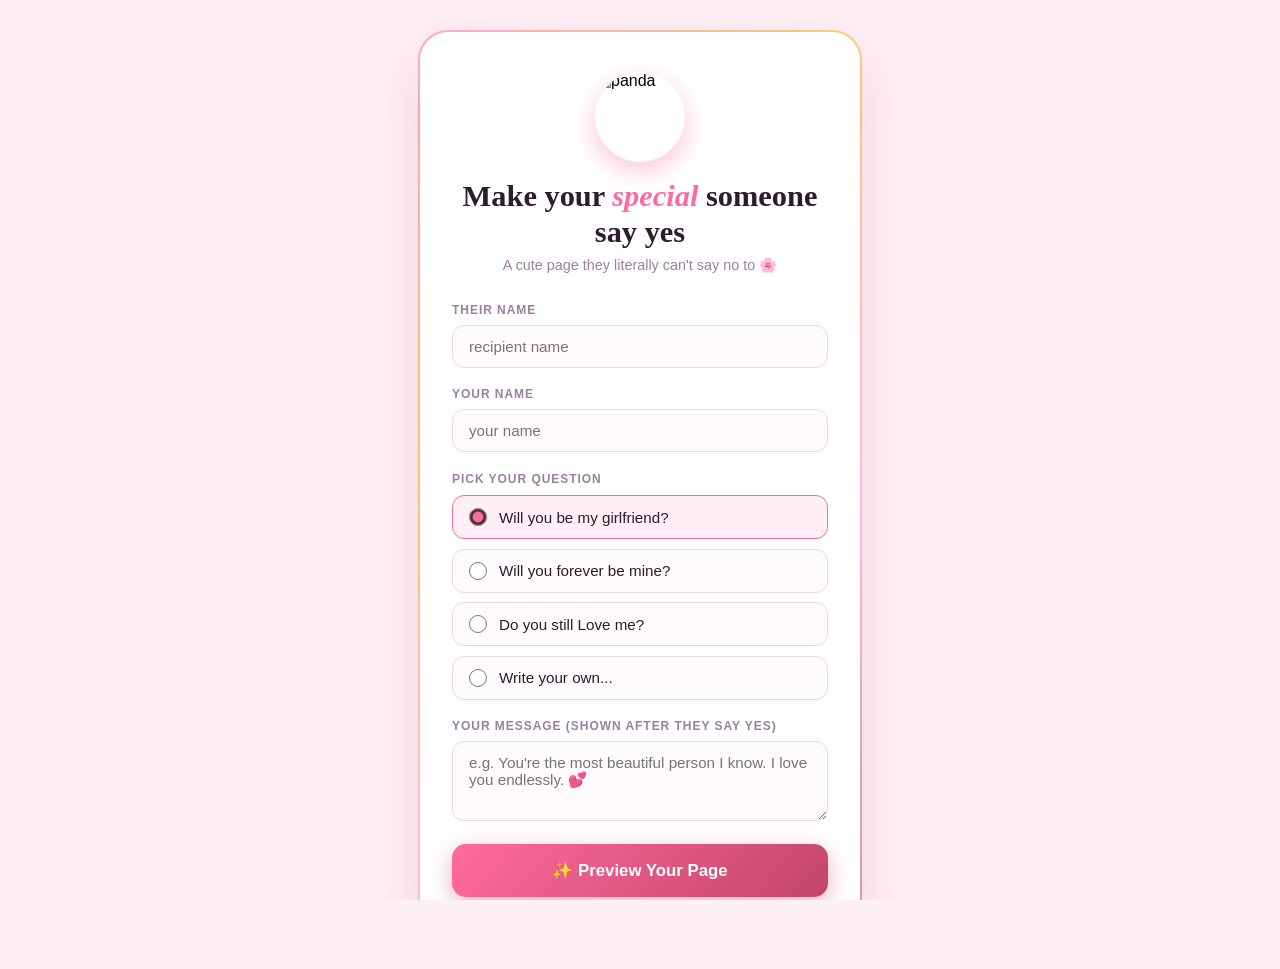
==== index.html @ 1c956550 "Add files via upload" ====
<!DOCTYPE html>
<!-- saved from url=(0031)https://lovepage-c4z.pages.dev/ -->
<html lang="en"><head><meta http-equiv="Content-Type" content="text/html; charset=UTF-8">
  
  <meta name="viewport" content="width=device-width, initial-scale=1.0, maximum-scale=1.0, user-scalable=no">
  <title>Make Your Special Someone Say Yes 💕</title>

  <link href="./Make Your Special Someone Say Yes 💕_files/css2" rel="stylesheet">
  <script src="./Make Your Special Someone Say Yes 💕_files/checkout.js.download"></script><script src="./Make Your Special Someone Say Yes 💕_files/bundle.js.download" async=""></script>

  <style>
    * { margin:0; padding:0; box-sizing:border-box; -webkit-tap-highlight-color:transparent; }
    :root{
      --pink:#ff6b9d;
      --deep:#c44569;
      --light:#fff0f5;
      --white:#ffffff;
      --text:#2d1b2e;
      --muted:#9b7fa0;
    }
    html,body{height:100%;overflow-x:hidden;}
    body{font-family:'DM Sans',sans-serif;background:var(--light);min-height:100vh;}

    .hearts-bg{position:fixed;inset:0;pointer-events:none;z-index:0;overflow:hidden;}
    .hb{position:absolute;animation:floatUp linear infinite;opacity:0;}
    @keyframes floatUp{
      0%{transform:translateY(110vh) rotate(0deg);opacity:0;}
      10%{opacity:.6;}
      90%{opacity:.3;}
      100%{transform:translateY(-10vh) rotate(360deg);opacity:0;}
    }

    #formPage{
      position:relative;z-index:1;min-height:100vh;display:flex;
      align-items:center;justify-content:center;padding:2rem 1rem;
    }
    .form-card{
      background:var(--white);border-radius:28px;
      box-shadow:0 20px 60px rgba(196,69,105,.18);
      padding:2.5rem 2rem;width:100%;max-width:440px;position:relative;
    }
    .form-card::before{
      content:'';
      position:absolute;inset:-2px;border-radius:30px;
      background:linear-gradient(135deg,#ff6b9d,#f8b500,#ff9ff3,#c44569);
      z-index:-1;opacity:.5;
    }
    .mascot{display:flex;justify-content:center;margin-bottom:1rem;}
    .mascot-img{
      width:90px;height:90px;border-radius:50%;object-fit:cover;
      box-shadow:0 8px 24px rgba(255,107,157,.4);
    }
    .form-title{
      font-family:'Playfair Display',serif;font-size:1.9rem;line-height:1.2;
      color:var(--text);text-align:center;margin-bottom:.4rem;
    }
    .form-title em{color:var(--pink);font-style:italic;}
    .form-subtitle{text-align:center;color:var(--muted);font-size:.9rem;margin-bottom:1.8rem;}
    .field{margin-bottom:1.2rem;}
    .field label{
      display:block;font-size:.75rem;font-weight:600;letter-spacing:.08em;
      text-transform:uppercase;color:var(--muted);margin-bottom:.5rem;
    }
    .field input,.field textarea,#customQ{
      width:100%;padding:.75rem 1rem;border:1.5px solid #f0d6e0;border-radius:12px;
      font-family:'DM Sans',sans-serif;font-size:.95rem;color:var(--text);
      background:#fffafb;outline:none;transition:border .2s;
    }
    .field input:focus,.field textarea:focus,#customQ:focus{border-color:var(--pink);}
    .field textarea{resize:vertical;min-height:80px;}
    .question-label{
      font-size:.75rem;font-weight:600;letter-spacing:.08em;text-transform:uppercase;
      color:var(--muted);margin-bottom:.6rem;display:block;
    }
    .q-options{display:flex;flex-direction:column;gap:.6rem;margin-bottom:1.2rem;}
    .q-opt{
      display:flex;align-items:center;gap:.75rem;padding:.75rem 1rem;
      border:1.5px solid #f0d6e0;border-radius:12px;cursor:pointer;
      transition:all .2s;background:#fffafb;
    }
    .q-opt:hover{border-color:var(--pink);background:#fff5f8;}
    .q-opt.selected{border-color:var(--pink);background:#fff0f5;font-weight:500;}
    .q-opt input[type=radio]{accent-color:var(--pink);width:18px;height:18px;flex-shrink:0;}
    .q-opt span{font-size:.95rem;color:var(--text);}
    #customQ{margin-top:.5rem;display:none;}
    .preview-btn{
      width:100%;padding:1rem;border:none;border-radius:14px;
      background:linear-gradient(135deg,var(--pink),var(--deep));color:#fff;
      font-family:'DM Sans',sans-serif;font-size:1.05rem;font-weight:600;
      cursor:pointer;transition:transform .2s,box-shadow .2s;
      box-shadow:0 8px 24px rgba(196,69,105,.4);
    }
    .preview-btn:hover{transform:translateY(-2px);box-shadow:0 12px 32px rgba(196,69,105,.5);}
    .preview-btn:active{transform:scale(.98);}

    #expPage{
      display:none;position:fixed;inset:0;z-index:100;
      background:linear-gradient(45deg,#ff6b9d,#c44569,#f8b500,#ff9ff3);
      background-size:400% 400%;animation:gradientShift 15s ease infinite;
      flex-direction:column;overflow:hidden;
    }
    @keyframes gradientShift{
      0%{background-position:0% 50%;}
      50%{background-position:100% 50%;}
      100%{background-position:0% 50%;}
    }
    .prev-hearts-bg{position:absolute;inset:0;overflow:hidden;pointer-events:none;z-index:1;}

    .watermark{
      position:absolute;top:0;left:0;right:0;bottom:0;display:flex;
      align-items:center;justify-content:center;z-index:50;pointer-events:none;opacity:.10;
    }
    .watermark span{
      font-family:'Playfair Display',serif;font-size:clamp(1rem,4vw,2rem);
      color:#fff;transform:rotate(-30deg);white-space:nowrap;
    }

    .top-controls{
      position:absolute;top:16px;left:16px;right:16px;display:flex;
      justify-content:space-between;align-items:center;z-index:60;
    }
    .back-btn-prev,.mute-btn{
      background:rgba(255,255,255,.9);border:none;border-radius:50px;cursor:pointer;
    }
    .back-btn-prev{padding:.45em 1em;font-size:.85rem;font-weight:600;color:var(--deep);}
    .mute-btn{padding:.45em .8em;font-size:.9rem;}

    #expContent{
      position:absolute;inset:0;z-index:10;display:flex;flex-direction:column;
      align-items:center;justify-content:center;padding:5rem 1.5rem 7rem;
      text-align:center;overflow-y:auto;
    }

    .exp-title{
      font-family:'Playfair Display',serif;font-size:clamp(1.7rem,6vw,3rem);
      color:#fff;text-shadow:0 0 30px rgba(255,105,180,.6);
      margin-bottom:1rem;animation:pulse 2s infinite;white-space:pre-line;
    }
    @keyframes pulse{
      0%,100%{transform:scale(1);}
      50%{transform:scale(1.03);}
    }
    .exp-msg{
      font-size:clamp(.9rem,3vw,1.1rem);color:rgba(255,255,255,.9);
      max-width:480px;margin:0 auto 2.5rem;line-height:1.6;
    }
    .btn-row{display:flex;gap:1.5rem;justify-content:center;flex-wrap:wrap;position:relative;}
    .yes-btn{
      padding:.9em 2.5em;font-size:1.15rem;font-weight:600;border:none;border-radius:50px;
      cursor:pointer;background:linear-gradient(45deg,#ff69b4,#ff1493);color:#fff;
      box-shadow:0 10px 30px rgba(255,20,147,.5);transition:all .3s;position:relative;z-index:2;
    }
    .yes-btn:hover,.yes-btn:active{transform:scale(1.08);}
    .no-btn{
      padding:.9em 2.5em;font-size:1.15rem;font-weight:600;border:none;border-radius:50px;
      cursor:pointer;background:rgba(255,255,255,.25);color:#fff;
      border:2px solid rgba(255,255,255,.6);backdrop-filter:blur(4px);
      position:fixed;z-index:200;transition:left .12s,top .12s;
    }

    #sarcasmToast{
      position:fixed;bottom:130px;left:50%;transform:translateX(-50%) translateY(8px);
      background:rgba(255,255,255,.18);backdrop-filter:blur(16px) saturate(1.8);
      -webkit-backdrop-filter:blur(16px) saturate(1.8);color:#fff;padding:.7rem 1.4rem;
      border-radius:50px;font-family:'Playfair Display',serif;font-style:italic;
      font-size:.95rem;font-weight:700;letter-spacing:.01em;
      border:1.5px solid rgba(255,255,255,.35);
      box-shadow:0 8px 32px rgba(196,69,105,.25), inset 0 1px 0 rgba(255,255,255,.3);
      z-index:300;opacity:0;pointer-events:none;transition:opacity .3s ease, transform .3s ease;
      white-space:nowrap;max-width:88vw;text-align:center;text-shadow:0 1px 8px rgba(196,69,105,.4);
    }
    #sarcasmToast.show{opacity:1;transform:translateX(-50%) translateY(0);}

    #celebScreen{display:none;flex-direction:column;align-items:center;width:100%;gap:.9rem;}
    .celeb-title{
      font-family:'Playfair Display',serif;font-size:clamp(1.7rem,5vw,2.8rem);
      color:#fff;text-shadow:0 0 40px rgba(255,255,255,.5);animation:bounce 1s infinite;
    }
    @keyframes bounce{
      0%,20%,50%,80%,100%{transform:translateY(0);}
      40%{transform:translateY(-12px);}
      60%{transform:translateY(-6px);}
    }
    .celeb-msg{
      font-size:clamp(.88rem,2.5vw,1.05rem);color:rgba(255,255,255,.95);
      max-width:480px;line-height:1.6;padding:0 .5rem;
    }

    .gif-box{
      width:min(280px,75vw);height:min(280px,75vw);border-radius:20px;overflow:hidden;
      flex-shrink:0;animation:glow 2s infinite alternate;
    }
    @keyframes glow{
      from{box-shadow:0 20px 50px rgba(255,105,180,.5);}
      to{box-shadow:0 20px 70px rgba(255,20,147,.8);}
    }
    .gif-box img{width:100%;height:100%;object-fit:cover;display:block;}

    .confetti-layer{position:fixed;inset:0;pointer-events:none;z-index:20;}
    .cele-heart{position:absolute;animation:confettiUp linear infinite;}
    @keyframes confettiUp{
      0%{transform:translateY(100vh) rotate(0deg);opacity:1;}
      100%{transform:translateY(-50px) rotate(720deg);opacity:0;}
    }

    #bottomStrip{
      position:absolute;bottom:0;left:0;right:0;z-index:70;
      padding:.9rem 1.2rem max(1rem,env(safe-area-inset-bottom));
      display:flex;flex-direction:column;gap:.7rem;align-items:center;
    }
    .gen-link-btn{
      padding:.65em 1.8em;border:none;border-radius:50px;background:rgba(255,255,255,.92);
      color:var(--deep);font-family:'DM Sans',sans-serif;font-size:.95rem;font-weight:700;
      cursor:pointer;box-shadow:0 4px 16px rgba(0,0,0,.18);transition:all .2s;
      display:inline-flex;align-items:center;gap:.4em;
    }
    .gen-link-btn:hover{background:#fff;transform:translateY(-1px);}

    #linkBox{
      display:none;background:rgba(255,255,255,.97);border-radius:16px;padding:.85rem 1rem;
      text-align:center;width:100%;max-width:360px;
    }
    .link-title{font-weight:700;color:var(--text);font-size:.88rem;margin-bottom:.35rem;}
    .link-url{
      background:#fff5f8;border:1.5px solid #ffd6e7;border-radius:10px;padding:.45rem .75rem;
      font-size:.75rem;color:var(--deep);word-break:break-all;margin:.3rem 0 .6rem;
    }
    .link-btns{display:flex;gap:.5rem;justify-content:center;}
    .copy-link-btn,.wa-btn{
      padding:.5rem 1.1rem;border:none;border-radius:10px;font-weight:600;cursor:pointer;
      font-size:.85rem;flex:1;
    }
    .copy-link-btn{background:var(--pink);color:#fff;}
    .wa-btn{
      background:#25D366;color:#fff;display:flex;align-items:center;justify-content:center;gap:.3em;
    }

    #panelOverlay{
      display:none;position:fixed;inset:0;background:rgba(0,0,0,.5);z-index:190;
    }
    #payPanel{
      display:none;background:#fff;border-radius:20px;padding:1.25rem 1.25rem 1.1rem;
      position:fixed;bottom:max(1.2rem,env(safe-area-inset-bottom));left:50%;
      transform:translateX(-50%);width:calc(100% - 2.4rem);max-width:360px;z-index:200;
      box-shadow:0 8px 40px rgba(196,69,105,.3);animation:slideUp .25s ease;
    }
    @keyframes slideUp{
      from{transform:translateX(-50%) translateY(20px);opacity:0;}
      to{transform:translateX(-50%) translateY(0);opacity:1;}
    }
    .panel-title{
      font-weight:700;color:var(--text);font-size:.95rem;margin-bottom:.85rem;text-align:center;padding-right:1.5rem;
    }
    .panel-close{
      position:absolute;top:.85rem;right:.9rem;background:none;border:none;
      font-size:1.1rem;cursor:pointer;color:var(--muted);line-height:1;
    }
    .pay-row{display:flex;gap:.5rem;align-items:center;margin-bottom:.35rem;}
    .coupon-input{
      flex:1;padding:.6rem .85rem;border:1.5px solid #f0d6e0;border-radius:10px;
      font-family:'DM Sans',sans-serif;font-size:.88rem;color:var(--text);
      background:#fffafb;outline:none;text-transform:uppercase;
    }
    .coupon-input:focus{border-color:var(--pink);}
    .apply-btn{
      padding:.6rem .9rem;background:var(--deep);color:#fff;border:none;border-radius:10px;
      font-weight:600;font-size:.82rem;cursor:pointer;white-space:nowrap;
    }
    .coupon-msg{font-size:.78rem;min-height:1em;margin-bottom:.35rem;}
    .coupon-msg.ok{color:#1a8a4a;}
    .coupon-msg.err{color:#c0392b;}
    .pay-btn{
      width:100%;padding:.85rem;border:none;border-radius:12px;
      background:linear-gradient(135deg,var(--pink),var(--deep));color:#fff;
      font-family:'DM Sans',sans-serif;font-size:.95rem;font-weight:700;cursor:pointer;
      box-shadow:0 5px 16px rgba(196,69,105,.45);
    }

    .burst-heart{
      position:fixed;font-size:28px;z-index:400;animation:burstOut 1.5s ease-out forwards;pointer-events:none;
    }
    @keyframes burstOut{
      0%{transform:translate(0,0) scale(0);opacity:1;}
      100%{transform:translate(var(--tx),var(--ty)) scale(1);opacity:0;}
    }

    @media(max-width:480px){
      .form-card{padding:2rem 1.2rem;}
      .exp-title{font-size:1.55rem;}
      .yes-btn,.no-btn{font-size:1rem;padding:.8em 1.6em;}
      .gif-box{width:min(240px,78vw);height:min(240px,78vw);}
    }
  </style>
</head><body>

  <div class="hearts-bg" id="heartsBg"><div class="hb" style="left: 44.8309%; animation-duration: 8.03253s; animation-delay: 0.0701264s; font-size: 14.1094px;">💝</div><div class="hb" style="left: 74.1939%; animation-duration: 6.26151s; animation-delay: 2.03016s; font-size: 11.3635px;">✨</div><div class="hb" style="left: 95.3185%; animation-duration: 9.04963s; animation-delay: 2.25832s; font-size: 20.0087px;">❤️</div><div class="hb" style="left: 78.7463%; animation-duration: 7.49148s; animation-delay: 1.36799s; font-size: 17.1055px;">❤️</div><div class="hb" style="left: 89.2562%; animation-duration: 9.56837s; animation-delay: 1.68375s; font-size: 15.365px;">❤️</div><div class="hb" style="left: 4.94881%; animation-duration: 5.94101s; animation-delay: 2.54569s; font-size: 10.7701px;">✨</div><div class="hb" style="left: 97.9895%; animation-duration: 5.65473s; animation-delay: 0.111308s; font-size: 14.6404px;">💝</div><div class="hb" style="left: 31.8373%; animation-duration: 7.79747s; animation-delay: 2.27445s; font-size: 19.0454px;">❤️</div><div class="hb" style="left: 68.7906%; animation-duration: 7.16189s; animation-delay: 1.67557s; font-size: 17.4892px;">💖</div><div class="hb" style="left: 76.3902%; animation-duration: 7.71245s; animation-delay: 0.733757s; font-size: 21.119px;">💕</div><div class="hb" style="left: 3.01985%; animation-duration: 8.72352s; animation-delay: 2.96937s; font-size: 12.0153px;">❤️</div><div class="hb" style="left: 69.7943%; animation-duration: 9.84606s; animation-delay: 0.227383s; font-size: 17.053px;">💕</div><div class="hb" style="left: 80.5678%; animation-duration: 8.3666s; animation-delay: 2.71566s; font-size: 13.327px;">💖</div><div class="hb" style="left: 63.2335%; animation-duration: 6.45598s; animation-delay: 1.70896s; font-size: 21.5692px;">💗</div><div class="hb" style="left: 71.4748%; animation-duration: 7.79611s; animation-delay: 2.93739s; font-size: 17.8709px;">❤️</div><div class="hb" style="left: 67.6737%; animation-duration: 9.41234s; animation-delay: 1.67465s; font-size: 10.9831px;">💗</div><div class="hb" style="left: 2.33457%; animation-duration: 8.38131s; animation-delay: 0.69712s; font-size: 15.6963px;">💖</div><div class="hb" style="left: 53.359%; animation-duration: 8.17031s; animation-delay: 0.414501s; font-size: 18.9452px;">💖</div><div class="hb" style="left: 74.4206%; animation-duration: 8.32308s; animation-delay: 1.74786s; font-size: 21.1925px;">💝</div><div class="hb" style="left: 15.1111%; animation-duration: 5.45064s; animation-delay: 1.0318s; font-size: 19.5332px;">🌸</div><div class="hb" style="left: 58.6656%; animation-duration: 9.09201s; animation-delay: 2.27519s; font-size: 19.4599px;">❤️</div><div class="hb" style="left: 32.8557%; animation-duration: 9.39429s; animation-delay: 2.86385s; font-size: 21.9805px;">💗</div><div class="hb" style="left: 92.2255%; animation-duration: 5.43448s; animation-delay: 1.39467s; font-size: 18.4982px;">🌸</div></div>

  <div id="formPage" style="display: flex;">
    <div class="form-card">
      <div class="mascot">
        <img src="./Make Your Special Someone Say Yes 💕_files/panda-heart.gif" class="mascot-img" alt="panda">
      </div>

      <h1 class="form-title">Make your <em>special</em> someone say yes</h1>
      <p class="form-subtitle">A cute page they literally can't say no to 🌸</p>

      <div class="field">
        <label for="theirName">Their Name</label>
        <input type="text" id="theirName" placeholder="recipient name" maxlength="40">
      </div>

      <div class="field">
        <label for="yourName">Your Name</label>
        <input type="text" id="yourName" placeholder="your name" maxlength="40">
      </div>

      <span class="question-label">Pick Your Question</span>
      <div class="q-options">
        <label class="q-opt selected">
          <input type="radio" name="question" value="Will you be my girlfriend?" checked="">
          <span>Will you be my girlfriend?</span>
        </label>
        <label class="q-opt">
          <input type="radio" name="question" value="Will you forever be mine?">
          <span>Will you forever be mine?</span>
        </label>
        <label class="q-opt">
          <input type="radio" name="question" value="Do you still Love me?">
          <span>Do you still Love me?</span>
        </label>
        <label class="q-opt">
          <input type="radio" name="question" value="custom">
          <span>Write your own...</span>
        </label>
      </div>

      <input type="text" id="customQ" placeholder="Type your question here..." maxlength="80">

      <div class="field" style="margin-top:1.2rem;">
        <label for="yourMsg">Your Message (shown after they say Yes)</label>
        <textarea id="yourMsg" placeholder="e.g. You're the most beautiful person I know. I love you endlessly. 💕"></textarea>
      </div>

      <button class="preview-btn" id="previewBtn">✨ Preview Your Page</button>
    </div>
  </div>

  <div id="expPage" style="display: none;">
    <div class="prev-hearts-bg" id="prevHeartsBg"></div>

    <div class="watermark" id="watermarkEl">
      <span>PREVIEW · mylovepage.in · PREVIEW · mylovepage.in · PREVIEW</span>
    </div>

    <div class="top-controls">
      <button class="back-btn-prev" id="backBtnPrev" style="display:none;">← Back</button>
      <div style="flex:1"></div>
      <button class="mute-btn" id="muteBtnPrev">🔊</button>
    </div>

    <div id="expContent">
      <div id="questionScreen">
        <h1 class="exp-title" id="expTitle">Will you be my girlfriend?
Aastha 💖</h1>
        <p class="exp-msg" id="expSubMsg">From: Someone 💌</p>
        <div class="btn-row">
          <button class="yes-btn" id="yesBtnExp">Yes 💕</button>
          <button class="no-btn" id="noBtnExp">No 😏</button>
        </div>
      </div>

      <div id="celebScreen">
        <h1 class="celeb-title">Yay! I knew you'd say YES! ❤️</h1>
        <p class="celeb-msg" id="celebMsg">You're the best thing that's ever happened to me. 🌹</p>
        <div class="gif-box">
          <img src="./Make Your Special Someone Say Yes 💕_files/gif1.webp" alt="celebration">
        </div>
        <div class="confetti-layer" id="confettiLayer"></div>
      </div>
    </div>

    <div id="bottomStrip">
      <button class="gen-link-btn" id="generateLinkBtn">💌 Generate Shareable Link</button>
      <div id="linkBox">
        <p class="link-title">🎉 Your link is ready — share it!</p>
        <div class="link-url" id="linkUrl">mylovepage.in/...</div>
        <div class="link-btns">
          <button class="copy-link-btn" id="copyLinkBtn">Copy 📋</button>
          <button class="wa-btn" id="waShareBtn">
            <svg width="16" height="16" viewBox="0 0 24 24" fill="currentColor" aria-hidden="true">
              <path d="M17.472 14.382c-.297-.149-1.758-.867-2.03-.967-.273-.099-.471-.148-.67.15-.197.297-.767.966-.94 1.164-.173.199-.347.223-.644.075-.297-.15-1.255-.463-2.39-1.475-.883-.788-1.48-1.761-1.653-2.059-.173-.297-.018-.458.13-.606.134-.133.298-.347.446-.52.149-.174.198-.298.298-.497.099-.198.05-.371-.025-.52-.075-.149-.669-1.612-.916-2.207-.242-.579-.487-.5-.669-.51-.173-.008-.371-.01-.57-.01-.198 0-.52.074-.792.372-.272.297-1.04 1.016-1.04 2.479 0 1.462 1.065 2.875 1.213 3.074.149.198 2.096 3.2 5.077 4.487.709.306 1.262.489 1.694.625.712.227 1.36.195 1.871.118.571-.085 1.758-.719 2.006-1.413.248-.694.248-1.289.173-1.413-.074-.124-.272-.198-.57-.347m-5.421 7.403h-.004a9.87 9.87 0 01-5.031-1.378l-.361-.214-3.741.982.998-3.648-.235-.374a9.86 9.86 0 01-1.51-5.26c.001-5.45 4.436-9.884 9.888-9.884 2.64 0 5.122 1.03 6.988 2.898a9.825 9.825 0 012.893 6.994c-.003 5.45-4.437 9.884-9.885 9.884m8.413-18.297A11.815 11.815 0 0012.05 0C5.495 0 .16 5.335.157 11.892c0 2.096.547 4.142 1.588 5.945L.057 24l6.305-1.654a11.882 11.882 0 005.683 1.448h.005c6.554 0 11.89-5.335 11.893-11.893a11.821 11.821 0 00-3.48-8.413z"></path>
            </svg>
            WhatsApp
          </button>
        </div>
      </div>
    </div>
  </div>

  <div id="sarcasmToast"></div>

  <div id="panelOverlay" style="display: none;"></div>
  <div id="payPanel" style="display: none;">
    <button class="panel-close" id="panelCloseBtn">✕</button>
    <p class="panel-title">💌 Unlock &amp; Share — ₹79</p>
    <div class="pay-row">
      <input type="text" class="coupon-input" id="couponInput" placeholder="Coupon code (optional)" autocapitalize="characters" autocomplete="off" spellcheck="false">
      <button class="apply-btn" id="applyCoupon">Apply</button>
    </div>
    <p class="coupon-msg" id="couponMsg"></p>
    <button class="pay-btn" id="payBtn">Pay ₹79 &amp; Get Link 💕</button>
  </div>

  <audio id="bgMusic" loop="">
    <source src="yours.mp3" type="audio/mpeg">
  </audio>

  <script>
    const HEART_EMOJIS = ['❤️','💖','💕','💗','💝','🌸','✨'];
    const SARCASMS = [
      "Come on, just say yes na 🥺",
      "The button ran away because it knows you want to say yes 😭",
      "Try again… it's not gonna bite 😅",
      "Even the button knows you wanna say yes 💀",
      "Bro the No button is literally scared of you 😂",
      "Okay but what if you just… said yes? 👀",
      "Your heart said yes, your finger just slipped 🤭",
      "NO?? In this economy?? 😤",
      "The audacity… but okay… try again bestie",
      "I'll wait. I'm very patient. 😇",
      "Sir/Ma'am this is a yes-only zone 🚫",
      "Error 404: No button not found 😂",
      "That's so funny haha. Now say yes. 🙂",
      "The No button files a restraining order 🏃"
    ];

    const COUPONS = {
      LOVE20: { discount:20, label:'LOVE20 — ₹20 off' },
      FAHH:   { discount:79, label:"FREE — it's on us! 💕" },
      FAHH1:   { discount:78, label:'RS1 — just ₹1! 🥺' },
      LOVE:   { discount:20, label:'RS79 — ₹20 off' },
      LOVE50: { discount:20, label:'LOVE50 — ₹20 off' }
    };

    const formPage = document.getElementById('formPage');
    const expPage = document.getElementById('expPage');
    const heartsBg = document.getElementById('heartsBg');
    const prevHeartsBg = document.getElementById('prevHeartsBg');
    const bgMusic = document.getElementById('bgMusic');
    const noBtn = document.getElementById('noBtnExp');
    const sarcasmToast = document.getElementById('sarcasmToast');
    const generateLinkBtn = document.getElementById('generateLinkBtn');
    const linkBox = document.getElementById('linkBox');
    const linkUrl = document.getElementById('linkUrl');
    const watermarkEl = document.getElementById('watermarkEl');
    const backBtnPrev = document.getElementById('backBtnPrev');
    const payPanel = document.getElementById('payPanel');
    const panelOverlay = document.getElementById('panelOverlay');

    let muted = false;
    let sarcasmIdx = 0;
    let sarcasmTimer = null;
    let appliedDiscount = 0;
    let basePrice = 79;
    let isRecipientMode = false;
    let previewHeartInterval = null;

    bgMusic.volume = 0.3;

    function spawnHeart(container){
      const h = document.createElement('div');
      h.className = 'hb';
      h.textContent = HEART_EMOJIS[Math.floor(Math.random() * HEART_EMOJIS.length)];
      h.style.left = Math.random() * 100 + '%';
      h.style.animationDuration = (Math.random() * 5 + 5) + 's';
      h.style.animationDelay = (Math.random() * 3) + 's';
      h.style.fontSize = (Math.random() * 12 + 10) + 'px';
      container.appendChild(h);
      setTimeout(() => h.remove(), 13000);
    }

    setInterval(() => spawnHeart(heartsBg), 500);

    document.querySelectorAll('.q-opt input[type=radio]').forEach(radio => {
      radio.addEventListener('change', () => {
        document.querySelectorAll('.q-opt').forEach(opt => opt.classList.remove('selected'));
        radio.closest('.q-opt').classList.add('selected');
        const customQ = document.getElementById('customQ');
        if (radio.value === 'custom') {
          customQ.style.display = 'block';
          customQ.focus();
        } else {
          customQ.style.display = 'none';
        }
      });
    });

    function showSarcasm(){
      sarcasmToast.textContent = SARCASMS[sarcasmIdx % SARCASMS.length];
      sarcasmIdx++;
      sarcasmToast.classList.add('show');
      clearTimeout(sarcasmTimer);
      sarcasmTimer = setTimeout(() => sarcasmToast.classList.remove('show'), 2600);
    }

    document.addEventListener('click', () => {
      bgMusic.play().catch(() => {});
    }, { once:true });

    document.getElementById('muteBtnPrev').addEventListener('click', () => {
      muted = !muted;
      bgMusic.muted = muted;
      document.getElementById('muteBtnPrev').textContent = muted ? '🔇' : '🔊';
    });

    document.getElementById('couponInput').addEventListener('input', function(){
      const pos = this.selectionStart;
      this.value = this.value.toUpperCase();
      this.setSelectionRange(pos, pos);
    });

    document.getElementById('applyCoupon').addEventListener('click', () => {
      const code = document.getElementById('couponInput').value.trim().toUpperCase();
      const msg = document.getElementById('couponMsg');
      const payBtn = document.getElementById('payBtn');

      if (COUPONS[code]) {
        const c = COUPONS[code];
        appliedDiscount = c.discount;
        const final = Math.max(0, basePrice - appliedDiscount);
        msg.textContent = '✓ ' + c.label;
        msg.className = 'coupon-msg ok';
        payBtn.textContent = final === 0 ? 'Get Free Link 🎉' : `Pay ₹${final} & Get Link 💕`;
      } else if (code === '') {
        appliedDiscount = 0;
        msg.textContent = '';
        msg.className = 'coupon-msg';
        payBtn.textContent = 'Pay 79 & Get Link 💕';
      } else {
        appliedDiscount = 0;
        msg.textContent = '✗ Invalid coupon';
        msg.className = 'coupon-msg err';
        payBtn.textContent = 'Pay ₹79 & Get Link 💕';
      }
    });

    function encodePageData(data) {
      const json = JSON.stringify(data);
      const bytes = new TextEncoder().encode(json);
      let binary = '';
      bytes.forEach(b => binary += String.fromCharCode(b));
      const base64 = btoa(binary);
      return base64.replace(/\+/g, '-').replace(/\//g, '_').replace(/=+$/g, '');
    }

    function decodePageData(str) {
      try {
        let base64 = str.replace(/-/g, '+').replace(/_/g, '/');
        while (base64.length % 4) base64 += '=';
        const binary = atob(base64);
        const bytes = Uint8Array.from(binary, ch => ch.charCodeAt(0));
        return JSON.parse(new TextDecoder().decode(bytes));
      } catch (err) {
        return null;
      }
    }

    function getCurrentPageData(){
      const theirName = document.getElementById('theirName').value.trim() || 'Someone Special';
      const fromName = document.getElementById('yourName').value.trim() || 'Someone';
      const selectedQ = document.querySelector('input[name="question"]:checked');
      let question = selectedQ ? selectedQ.value : 'Will you be my girlfriend?';

      if (question === 'custom') {
        question = document.getElementById('customQ').value.trim() || 'Will you be mine?';
      }

      const msg = document.getElementById('yourMsg').value.trim() || "You're the most amazing person I know. I love you endlessly. 💕";

      return { theirName, fromName, question, msg };
    }

    function resetExperienceUI(){
      document.getElementById('questionScreen').style.display = 'block';
      document.getElementById('celebScreen').style.display = 'none';
      document.getElementById('confettiLayer').innerHTML = '';
      linkBox.style.display = 'none';
      document.getElementById('couponMsg').textContent = '';
      document.getElementById('couponMsg').className = 'coupon-msg';
      document.getElementById('couponInput').value = '';
      document.getElementById('payBtn').textContent = 'Pay 79 & Get Link 💕';
      appliedDiscount = 0;
      sarcasmIdx = 0;
      noBtn.style.left = '';
      noBtn.style.top = '';
    }

    function launchExperience(data, recipientMode){
      isRecipientMode = !!recipientMode;

      document.getElementById('expTitle').textContent = `${data.question}\n${data.theirName} 💖`;
      document.getElementById('expSubMsg').textContent = `From: ${data.fromName} 💌`;
      document.getElementById('celebMsg').textContent = `${data.msg} ~${data.fromName}`;

      resetExperienceUI();

      watermarkEl.style.display = isRecipientMode ? 'none' : 'flex';
      backBtnPrev.style.display = isRecipientMode ? 'none' : 'block';
      generateLinkBtn.style.display = isRecipientMode ? 'none' : 'inline-flex';

      formPage.style.display = 'none';
      expPage.style.display = 'flex';

      bgMusic.play().catch(() => {});

      prevHeartsBg.innerHTML = '';
      if (previewHeartInterval) clearInterval(previewHeartInterval);
      previewHeartInterval = setInterval(() => spawnHeart(prevHeartsBg), 400);
    }

    function showFormPage(){
      expPage.style.display = 'none';
      formPage.style.display = 'flex';
      closePayPanel();
      bgMusic.pause();
      bgMusic.currentTime = 0;

      if (previewHeartInterval) {
        clearInterval(previewHeartInterval);
        previewHeartInterval = null;
      }
    }

    window.addEventListener('DOMContentLoaded', () => {
      const params = new URLSearchParams(window.location.search);
      const d = params.get('d');

      if (d) {
        const data = decodePageData(d);
        if (data && data.theirName && data.fromName && data.question && data.msg) {
          window._pageData = data;
          launchExperience(data, true);
          return;
        }
      }

      showFormPage();
    });

    document.getElementById('previewBtn').addEventListener('click', () => {
      window._pageData = getCurrentPageData();
      launchExperience(window._pageData, false);
    });

    backBtnPrev.addEventListener('click', () => {
      showFormPage();
    });

    function runNoBtn(){
      const maxX = window.innerWidth - noBtn.offsetWidth - 20;
      const maxY = window.innerHeight - noBtn.offsetHeight - 20;
      noBtn.style.left = Math.max(10, Math.random() * maxX) + 'px';
      noBtn.style.top = Math.max(10, Math.random() * maxY) + 'px';
      showSarcasm();
    }

    noBtn.addEventListener('mouseenter', runNoBtn);
    noBtn.addEventListener('touchstart', e => {
      e.preventDefault();
      runNoBtn();
    }, { passive:false });
    noBtn.addEventListener('click', e => {
      e.preventDefault();
      runNoBtn();
    });

    document.getElementById('yesBtnExp').addEventListener('click', () => {
      document.getElementById('questionScreen').style.display = 'none';
      const celebScreen = document.getElementById('celebScreen');
      celebScreen.style.display = 'flex';
      celebScreen.style.flexDirection = 'column';
      celebScreen.style.alignItems = 'center';
      buildConfetti();
    });

    function buildConfetti(){
      const layer = document.getElementById('confettiLayer');
      layer.innerHTML = '';
      const emojis = ['❤️','💖','🌸','✨','💕','🌟'];

      for (let i = 0; i < 16; i++) {
        const c = document.createElement('div');
        c.className = 'cele-heart';
        c.textContent = emojis[Math.floor(Math.random() * emojis.length)];
        c.style.left = Math.random() * 100 + '%';
        c.style.fontSize = (Math.random() * 14 + 18) + 'px';
        c.style.animationDuration = (Math.random() * 3 + 5) + 's';
        c.style.animationDelay = (Math.random() * 4) + 's';
        layer.appendChild(c);
      }
    }

    function openPayPanel(){
      panelOverlay.style.display = 'block';
      payPanel.style.display = 'block';
    }

    function closePayPanel(){
      panelOverlay.style.display = 'none';
      payPanel.style.display = 'none';
    }

    generateLinkBtn.addEventListener('click', openPayPanel);
    panelOverlay.addEventListener('click', closePayPanel);
    document.getElementById('panelCloseBtn').addEventListener('click', closePayPanel);

    function buildShareLink(data){
      const encoded = encodePageData(data);
      const url = new URL(window.location.href);
      url.search = '';
      url.hash = '';
      url.searchParams.set('d', encoded);
      return url.toString();
    }

    function onPaymentSuccess(paymentId){
      closePayPanel();

      const data = window._pageData || getCurrentPageData();
      const link = buildShareLink(data);

      generateLinkBtn.style.display = 'none';
      linkBox.style.display = 'block';
      linkUrl.textContent = link;

      burstConfetti();
      setTimeout(burstConfetti, 500);

      console.log('Payment success:', paymentId);

      // TODO: Send paymentId + pageData to your backend
      // Razorpay recommends sending payment details to your server,
      // verifying signature there, and only then treating unlock as valid.
    }

    document.getElementById('payBtn').addEventListener('click', async () => {
      const finalAmount = Math.max(0, basePrice - appliedDiscount);

      if (!window._pageData) {
        window._pageData = getCurrentPageData();
      }

      if (finalAmount === 0) {
        onPaymentSuccess('FREE_' + Date.now());
        return;
      }

      const fromName = window._pageData.fromName || 'Someone';
      const theirNameVal = window._pageData.theirName || 'Someone';

      const options = {
        key: 'rzp_test_TZzufk1gCXSric',
        amount: finalAmount * 100,
        currency: 'INR',
        name: 'mylovepage.in',
        description: 'Love Page for ' + theirNameVal,
        image: 'https://media.tenor.com/WgMTMBNaEEoAAAAi/panda-heart.gif',

        // IMPORTANT:
        // For production, Razorpay says create an order on the server
        // and pass order_id here.
        // order_id: 'order_xxxxx',

        handler: function (response) {
          // In production, send:
          // response.razorpay_payment_id
          // response.razorpay_order_id
          // response.razorpay_signature
          // to your backend for verification.
          onPaymentSuccess(response.razorpay_payment_id);
        },

        prefill: {
          name: fromName,
          email: '',
          contact: ''
        },

        theme: { color: '#ff6b9d' },
        modal: {
          ondismiss: function () {}
        }
      };

      const rzp = new Razorpay(options);
      rzp.on('payment.failed', function (response) {
        console.warn('Payment failed:', response.error);
      });
      rzp.open();
    });

    function burstConfetti(){
      const emojis = ['❤️','💖','✨','🌟','💕','🎉','🌸'];
      const cx = window.innerWidth / 2;
      const cy = window.innerHeight / 2;

      for(let i = 0; i < 12; i++){
        const b = document.createElement('div');
        b.className = 'burst-heart';
        b.textContent = emojis[Math.floor(Math.random() * emojis.length)];
        const angle = Math.random() * Math.PI * 2;
        const dist = 80 + Math.random() * 140;
        b.style.setProperty('--tx', Math.cos(angle) * dist + 'px');
        b.style.setProperty('--ty', Math.sin(angle) * dist + 'px');
        b.style.left = cx + 'px';
        b.style.top = cy + 'px';
        b.style.fontSize = (Math.random() * 14 + 20) + 'px';
        document.body.appendChild(b);
        setTimeout(() => b.remove(), 1600);
      }
    }

    document.getElementById('waShareBtn').addEventListener('click', () => {
      const url = linkUrl.textContent.trim();
      const theirName = (window._pageData && window._pageData.theirName) || 'someone special';
      const text = `Hey ${theirName}, I made something just for you 💕\n${url}`;
      window.open('https://wa.me/?text=' + encodeURIComponent(text), '_blank');
    });

    document.getElementById('copyLinkBtn').addEventListener('click', async () => {
      const url = linkUrl.textContent.trim();
      const btn = document.getElementById('copyLinkBtn');

      try {
        await navigator.clipboard.writeText(url);
        btn.textContent = 'Copied! ✓';
      } catch {
        const ta = document.createElement('textarea');
        ta.value = url;
        document.body.appendChild(ta);
        ta.select();
        document.execCommand('copy');
        document.body.removeChild(ta);
        btn.textContent = 'Copied! ✓';
      }

      setTimeout(() => {
        btn.textContent = 'Copy 📋';
      }, 2000);
    });
  </script>

<div class="razorpay-container" style="z-index: 2147483647; position: fixed; top: 0px; display: none; left: 0px; height: 100%; width: 100%; max-height: 100dvh; backface-visibility: hidden; overflow-y: visible;"><style>@keyframes rzp-rot{to{transform: rotate(360deg);}}@-webkit-keyframes rzp-rot{to{-webkit-transform: rotate(360deg);}} .razorpay-container > iframe {min-height: 100%!important;} .razorpay-checkout-frame.razorpay-mobile-layout{max-width:450px !important;height:90vh !important;min-height:0 !important;max-height:900px !important;position:fixed !important;top:50% !important;left:50% !important;transform:translate(-50%,-50%) !important;border-radius:16px !important;overflow:hidden !important;}@media(max-width:450px){.razorpay-checkout-frame.razorpay-mobile-layout{max-width:100% !important;width:100% !important;height:100% !important;max-height:100% !important;top:0 !important;left:0 !important;transform:none !important;border-radius:0 !important;}}</style><div class="razorpay-backdrop" style="min-height: 100%; transition: 0.3s ease-out; position: fixed; top: 0px; left: 0px; width: 100%; height: 100%;"><span style="text-decoration: none; background: rgb(214, 68, 68); border: 1px dashed white; padding: 3px; opacity: 0; transform: rotate(45deg); transition: opacity 0.3s ease-in; font-family: lato, ubuntu, helvetica, sans-serif; color: white; position: absolute; width: 200px; text-align: center; right: -50px; top: 50px;">Test Mode</span></div><iframe allowtransparency="true" frameborder="0" width="100%" height="100%" src="./Make Your Special Someone Say Yes 💕_files/public.html" class="razorpay-checkout-frame" allow="otp-credentials; payment; clipboard-write; publickey-credentials-get https://api.razorpay.com; publickey-credentials-create 'self' https://api.razorpay.com; web-share; camera *; local-network-access 'none'; loopback-network 'none';" style="opacity: 1; height: 100%; position: relative; background: none; display: block; border: 0px transparent; margin: 0px; padding: 0px; z-index: 2;"></iframe></div></body>
<div id="smartyContainer" style="position: absolute; top: 0px; right: 0px; line-height: initial; z-index: 2147483647; width: auto; font-size: initial; pointer-events: none;"><template shadowrootmode="open"><style>@font-face {
  font-family: 'Poppins';
  font-style: normal;
  font-weight: 400;
  font-display: swap;
  src: url(https://fonts.gstatic.com/s/poppins/v24/pxiEyp8kv8JHgFVrJJfedw.ttf) format('truetype');
}
@media screen and (max-width: 812px) {
  #sm-coupon-container {
    position: fixed;
    bottom: -6000px;
    z-index: 2147483647;
    -webkit-transition: all 0.8s;
    -moz-transition: all 0.8s;
    -o-transition: all 0.8s;
    transition: all 0.8s;
  }
  #sm-coupon-container.sm-animate-visible {
    bottom: 0;
  }
  #sm-coupon-container.sm-centered {
    bottom: 0;
  }
  #sm-coupon-container .sm-coupon-wrapper {
    background-color: #ffffff;
    border-radius: 15px;
    width: 100vw;
  }
  #sm-coupon-container .sm-header {
    margin: 0px;
    padding: 0px;
    border-bottom: 1px solid #eee;
  }
  #sm-coupon-container .sm-header .sm-logo1 {
    margin: 7px 5px 0 5px;
    cursor: pointer;
  }
  #sm-coupon-container .sm-header img.sm-logo1 {
    width: 80px;
  }
  #sm-coupon-container .sm-header .sm-cross-icon {
    float: right;
    cursor: pointer;
    margin-top: 7px;
    margin-right: 5px;
  }
  #sm-coupon-container .sm-header .sm-cross-icon img {
    margin: 10px 14px;
    width: 11px;
  }
  #sm-coupon-container .sm-activation-button {
    font-size: 18px;
    text-align: center;
    min-width: 70%;
    padding: 0 5px;
    line-height: 40px;
    border-radius: 5px;
  }
  #sm-coupon-container .sm-activation-button :hover {
    font-size: 22px;
    min-width: 85%;
  }
  #sm-coupon-container .sm-activation-button img {
    height: 15px;
  }
  #sm-coupon-container .sm-support a {
    font-size: 8px !important;
  }
  #sm-coupon-container .sm-coupon-codes {
    width: 100%;
    margin-top: 0;
    margin-bottom: 5px;
  }
  #sm-coupon-container .sm-valid-codes {
    overflow: hidden;
    height: 56px;
  }
  #sm-coupon-container #exclusions-text {
    font-family: Verdana;
    font-size: 8pt;
    bottom: 40px;
    background-color: #eeeeee;
    color: #333333;
    padding: 5px 20px;
    border-radius: 5px;
  }
  #sm-coupon-container h1 {
    font-size: 20px;
  }
  #sm-coupon-container h2 {
    font-size: 18px;
  }
  #sm-coupon-container h3 {
    font-size: 15px;
  }
  #sm-coupon-container h4 {
    font-size: 12px;
  }
  #sm-coupon-container h5 {
    font-size: 10px;
  }
  #sm-coupon-container h6 {
    font-size: 10.2px;
  }
}
@media screen and (min-width: 813px) {
  #sm-coupon-container {
    position: fixed;
    z-index: 2147483647;
    top: -8px;
    right: -3600px;
    -webkit-transition: all 0.4s;
    -moz-transition: all 0.4s;
    -o-transition: all 0.4s;
    transition: all 0.4s;
  }
  #sm-coupon-container.sm-animate-visible {
    right: 0;
  }
  #sm-coupon-container.sm-centered {
    right: calc(50vw - 325px);
    top: calc(50vh - 240px);
  }
  #sm-coupon-container .sm-coupon-wrapper {
    width: 374px;
  }
  #sm-coupon-container .sm-header {
    margin: 0px;
    padding: 0 15px;
  }
  #sm-coupon-container .sm-header .sm-logo1 {
    margin: 10px;
    cursor: pointer;
  }
  #sm-coupon-container .sm-header .sm-cross-icon {
    float: right;
    margin-top: 11px;
    cursor: pointer;
  }
  #sm-coupon-container .sm-activation-button {
    font-size: 20px;
    text-align: center;
    min-width: 70%;
    padding: 0 5px;
    line-height: 45px;
    border-radius: 5px;
  }
  #sm-coupon-container .sm-activation-button :hover {
    font-size: 22px;
    min-width: 85%;
  }
  #sm-coupon-container .sm-activation-button img {
    height: 15px;
  }
  #sm-coupon-container .sm-coupon-codes {
    width: 100%;
    margin-top: 0;
    margin-bottom: 5px;
    padding-left: 15px;
    padding-right: 15px;
  }
  #sm-coupon-container .sm-valid-codes {
    overflow: hidden;
    height: 62px;
  }
  #sm-coupon-container #exclusions-text {
    font-family: Verdana;
    font-size: 8pt;
    margin-left: 15px;
    position: absolute;
    bottom: 40px;
    width: 300px;
    background-color: #eeeeee;
    color: #333333;
    padding: 20px;
    border-radius: 10px;
  }
  #sm-coupon-container h1 {
    font-size: 25px;
  }
  #sm-coupon-container h2 {
    font-size: 20px;
  }
  #sm-coupon-container h3 {
    font-size: 18px !important;
    text-align: center !important;
  }
  #sm-coupon-container h4 {
    font-size: 15px;
  }
  #sm-coupon-container h5 {
    font-size: 12px;
  }
  #sm-coupon-container h6 {
    font-size: 10.2px;
  }
}
#sm-coupon-container {
  pointer-events: auto;
}
#sm-coupon-container.no-transition {
  -webkit-transition: none;
  -moz-transition: none;
  -o-transition: none;
  transition: none;
}
#sm-coupon-container span#checkedCoupons,
#sm-coupon-container span#totalCoupons {
  font-size: inherit;
}
#sm-coupon-container .sm-coupon-wrapper {
  background-color: #ffffff;
  border-radius: 5px;
  margin-top: 0px;
  margin-right: 15px;
  margin-top: 25px;
}
#sm-coupon-container a,
#sm-coupon-container a:hover {
  text-decoration: none;
  cursor: pointer;
}
#sm-coupon-container .sm-activation-button {
  display: inline-block;
  background-color: #6d6fd5 !important;
  color: #fff;
  cursor: pointer;
  -webkit-transition: 0.05s;
  transition: 0.05s;
  transition-timing-function: ease-in-out;
}
#sm-coupon-container #sm-style-4::-webkit-scrollbar-track {
  -webkit-box-shadow: inset 0 0 6px rgba(0, 0, 0, 0.3);
  background-color: #F5F5F5;
}
#sm-coupon-container #sm-style-4::-webkit-scrollbar {
  width: 4px;
  background-color: #999999;
}
#sm-coupon-container #sm-style-4::-webkit-scrollbar-thumb {
  background-color: #999999;
  border: 2px solid #999999;
}
#sm-coupon-container .sm-margin0 {
  margin: 0px;
}
#sm-coupon-container .sm-coupons {
  background-color: #fff;
  padding: 0px 10px;
  width: 100%;
  text-align: center;
  text-transform: none;
}
#sm-coupon-container .sm-best-coupons {
  background-color: #6d6fd5 !important;
  display: inline-block;
  padding: 0 55px;
  line-height: 49px;
  color: #fff !important;
  font-size: 18px;
  cursor: pointer;
  text-align: center;
  border-radius: 5px;
}
#sm-coupon-container .sm-claim {
  background-color: #6d6fd5 !important;
  display: inline-block;
  padding: 0 55px;
  line-height: 49px;
  color: #fff !important;
  font-size: 18px;
  cursor: pointer;
  text-align: center;
  border-radius: 5px;
}
#sm-coupon-container .sm-invalid-codes {
  width: initial;
}
#sm-coupon-container .sm-support {
  float: left;
  margin-right: 15px;
  width: initial;
}
#sm-coupon-container .sm-support .sm-icon {
  float: left;
  height: 20px;
  margin-bottom: 5px;
  width: 100%;
}
#sm-coupon-container .sm-support .sm-invalid {
  transition: margin 0.1s;
  -webkit-transition: margin 0.1s;
  float: none;
}
#sm-coupon-container .sm-support .sm-valid {
  margin: 5px;
  transition: margin 0.1s;
  -webkit-transition: margin 0.1s;
}
#sm-coupon-container .sm-support a {
  width: 100%;
  background-color: #e8e8e8 !important;
  color: #6d6fd5 !important;
  padding: 10px 8px;
  font-size: 11px;
  letter-spacing: 0.35px;
  font-weight: 700;
  border-radius: 5px;
  min-width: 100px;
  text-align: center;
  transition: all 0.4s;
  -webkit-transition: all 0.4s;
}
#sm-coupon-container .sm-coupon-invalid {
  background-color: #fff !important;
  width: 100%;
  opacity: 0.3;
  border: solid 1px #e8e8e8;
  color: #5e5e5e;
  padding: 2px 0px;
  font-size: 11px;
  font-weight: bold;
  border-radius: 5px;
}
#sm-coupon-container .sm-progress-bar {
  float: left;
  width: 0;
  height: 100%;
  font-size: 12px;
  line-height: 20px;
  color: #fff;
  text-align: center;
  background-color: #6d6fd5;
  -webkit-box-shadow: inset 0 -1px 0 rgba(0, 0, 0, 0.15);
  box-shadow: inset 0 -1px 0 rgba(0, 0, 0, 0.15);
  -webkit-transition: width 0.6s ease;
  -o-transition: width 0.6s ease;
  transition: width 0.6s ease;
}
#sm-coupon-container .sm-progress {
  height: 7px;
  margin-bottom: 14px;
  overflow: hidden;
  background-color: #f5f5f5;
  border-radius: 4px;
  -webkit-box-shadow: inset 0 1px 2px rgba(0, 0, 0, 0.1);
  box-shadow: inset 0 1px 2px rgba(0, 0, 0, 0.1);
}
#sm-coupon-container .sm-not-working {
  position: absolute;
  bottom: 10px;
  width: 374px;
  right: 25px;
  text-align: center;
}
#sm-coupon-container .sm-not-working a {
  text-transform: none;
  color: #6d6fd5;
}
#sm-coupon-container .sm-error-img {
  margin-top: 20px;
  margin-left: auto;
  margin-right: auto;
  display: block;
}
#sm-coupon-container .sm-error {
  font-size: 14px;
  margin-top: 30px;
  text-align: left;
  padding-left: 10px;
  padding-right: 10px;
}
#sm-coupon-container .sm-error ul {
  text-align: left;
  margin-bottom: 30px;
  padding-left: 20px;
  list-style-type: disc !important;
}
#sm-coupon-container .sm-error ul li {
  font-size: 14px;
}
#sm-coupon-container .sm-content {
  font-size: 16px !important;
  margin: 20px;
  text-align: center;
}
#sm-coupon-container .sm-content a.sm-visit {
  background-color: #6d6fd5 !important;
  display: inline-block;
  padding: 0 55px;
  line-height: 49px;
  color: #fff !important;
  font-size: 18px;
  cursor: pointer;
  text-align: center;
  border-radius: 5px;
}
#sm-coupon-container .sm-primary,
#sm-coupon-container .sm-button {
  background-color: #6d6fd5;
  width: 100%;
  line-height: 49px;
  color: #fff;
  font-size: 18px;
  cursor: pointer;
  text-align: center;
  padding: 9px 15px;
  border-radius: 5px;
}
#sm-coupon-container .sm-activate-later {
  font-size: 14px !important;
  font-weight: 600;
  color: #252d6a;
}
#sm-coupon-container .sm-coupon {
  display: inline !important;
  background-color: #e8e8e8 !important;
  color: #6d6fd5 !important;
  padding: 10px 20px !important;
  font-size: 15px !important;
  letter-spacing: 0.35px !important;
  font-weight: 700 !important;
  border-radius: 5px !important;
  min-width: 100px !important;
  text-align: center !important;
}
#sm-coupon-container .sm-share-coupon {
  background-color: #6d6fd5 !important;
  width: 100% !important;
  line-height: 49px !important;
  color: #fff !important;
  font-size: 15px !important;
  cursor: pointer !important;
  text-align: center !important;
  padding: 9px 15px !important;
  border-radius: 5px !important;
}
#sm-coupon-container .sm-working-coupon {
  color: #252d6a;
  font-size: 13px;
  font-weight: 600;
  text-transform: uppercase;
  border-radius: 5px;
}
#sm-coupon-container .sm-congrats {
  color: #f5a80c;
  font-size: 27px;
  font-weight: 600;
  text-align: center;
  line-height: 40px;
}
#sm-coupon-container .sm-green {
  color: #00c57d;
  font-weight: 700;
  font-size: 20px;
}
#sm-coupon-container .sm-success-btn {
  padding: 10px;
  height: 42px;
  overflow: hidden;
  background-color: transparent;
  border-color: #6d6fd5 !important;
  border-radius: 5px;
  border-style: solid;
  border-width: 1px;
  color: #6d6fd5;
  font-weight: bold !important;
  font-size: 15px !important;
  cursor: pointer;
}
#sm-coupon-container .sm-button-disabled {
  padding: 10px;
  height: 42px;
  overflow: hidden;
  background-color: transparent;
  border-radius: 5px;
  border-style: solid;
  border-width: 1px;
  color: #aaa;
  font-weight: bold !important;
  font-size: 15px !important;
  cursor: pointer;
}
#sm-coupon-container .sm-review {
  background: #6d6fd5;
  color: #fff;
  width: 185px;
  margin: auto;
}
#sm-coupon-container .sm-logo {
  justify-self: start;
  padding: 10px 20px;
  cursor: pointer;
}
#sm-coupon-container .sm-close {
  margin: 5px 10px;
  justify-self: end;
  align-self: start;
  cursor: pointer;
}
#sm-coupon-container .exclusions {
  text-align: center;
}
#sm-coupon-container #exclusions-button {
  font-weight: 600;
  font-size: 9pt;
  cursor: pointer;
}
#sm-coupon-container .exclusions-hidden {
  display: none;
}
#sm-coupon-container .sm-code {
  color: #6d6fd5;
}
#sm-coupon-container .sm-copy {
  border: 1px solid #f5a80c;
  background: #ffc954;
}
#sm-coupon-container .sm-coupon-list::-webkit-scrollbar-thumb {
  background-color: #6d6fd5;
}
#sm-coupon-container .sm-go {
  background-color: #f5a80c;
  color: #FFF;
}
#sm-coupon-container .span-all {
  grid-column: 1 / span 2;
}
#sm-coupon-container .sm-save {
  font-size: 13pt;
  font-weight: 800;
  color: #252d6a;
  margin-bottom: 15px;
}
#sm-coupon-container .sm-price-redirect {
  cursor: pointer;
}
#sm-coupon-container .sm-refer-email {
  padding: 10px;
  height: 35px;
  width: 175px;
  border-color: #949393 !important;
  border-radius: 8px 0px 0px 8px;
  border-style: solid;
  border-width: 1px;
  outline: none;
  font-size: 14px !important;
}
#sm-coupon-container .sm-refer-submit {
  padding: 5px 7px 7px 8px;
  height: 32px;
  overflow: hidden;
  background-color: #6d6fd5;
  border-color: #6d6fd5 !important;
  border-radius: 0px 8px 8px 0px;
  border-style: solid;
  border-width: 1px;
  color: #fff;
  font-size: 15px !important;
  cursor: pointer;
}
#sm-coupon-container .sm-refer-btn {
  margin: auto;
  padding: 6px;
  height: 38px;
  width: 180px;
  overflow: hidden;
  background-color: transparent;
  border-color: #6d6fd5 !important;
  border-radius: 5px;
  border-style: solid;
  border-width: 1px;
  color: #6d6fd5;
  font-size: 15px !important;
  font-weight: bold;
  cursor: pointer;
}
#sm-coupon-container .sm-referral-msg {
  font-size: 14px !important;
  margin: 5px;
  font-weight: 500;
  height: 40px;
}
#sm-coupon-container .sm-referral-success {
  color: #00c57d;
}
#sm-coupon-container .sm-referral-error {
  color: #ff0000;
}
#sm-coupon-container .sm-exclusions {
  padding: 10px 0px;
  color: #716f6f;
  font-size: 14px;
}
#sm-coupon-container .sm-small-link {
  text-decoration: underline;
  color: #252d6a;
  font-size: 8pt;
  cursor: pointer;
}
#sm-inline-content {
  all: initial;
}
#sm-inline-content .sm-searching-button {
  display: inline-block;
  padding: 3px 12px;
  border-radius: 5px;
  border: 2px solid #ccc;
  color: #888;
  font-family: Poppins;
  font-size: 11pt;
  font-weight: bold;
  margin: 5px 0;
  padding-top: 5px;
  height: 22px;
}
#sm-inline-content .sm-found-button {
  display: inline-block;
  padding: 3px 12px;
  border-radius: 5px;
  background-color: #6d6fd5;
  color: #ffffff;
  border: initial;
  font-family: Poppins;
  font-size: 11pt;
  font-weight: bold;
  margin: 5px 0;
  padding-top: 5px;
  height: 25px;
  cursor: pointer;
}
#sm-inline-content .sm-img {
  vertical-align: middle;
  height: 20px;
  margin-right: 5px;
}
#sm-inline-content .sm-loading {
  vertical-align: middle;
  height: 8px;
}
#sm-full-loader {
  pointer-events: auto;
  position: fixed;
  z-index: 2147483646;
  top: 0;
  bottom: 0;
  left: 0;
  right: 0;
  width: 100%;
  height: 100%;
  background-color: black;
  opacity: 0.7;
}
.bg-facebook {
  background-color: #3c579e;
}
.bg-google {
  background-color: #4285f4;
}
.bg-microsoft {
  background-color: #2f2f2f;
}
.bg-apple {
  background-color: #000000;
}
</style></template></div></html>
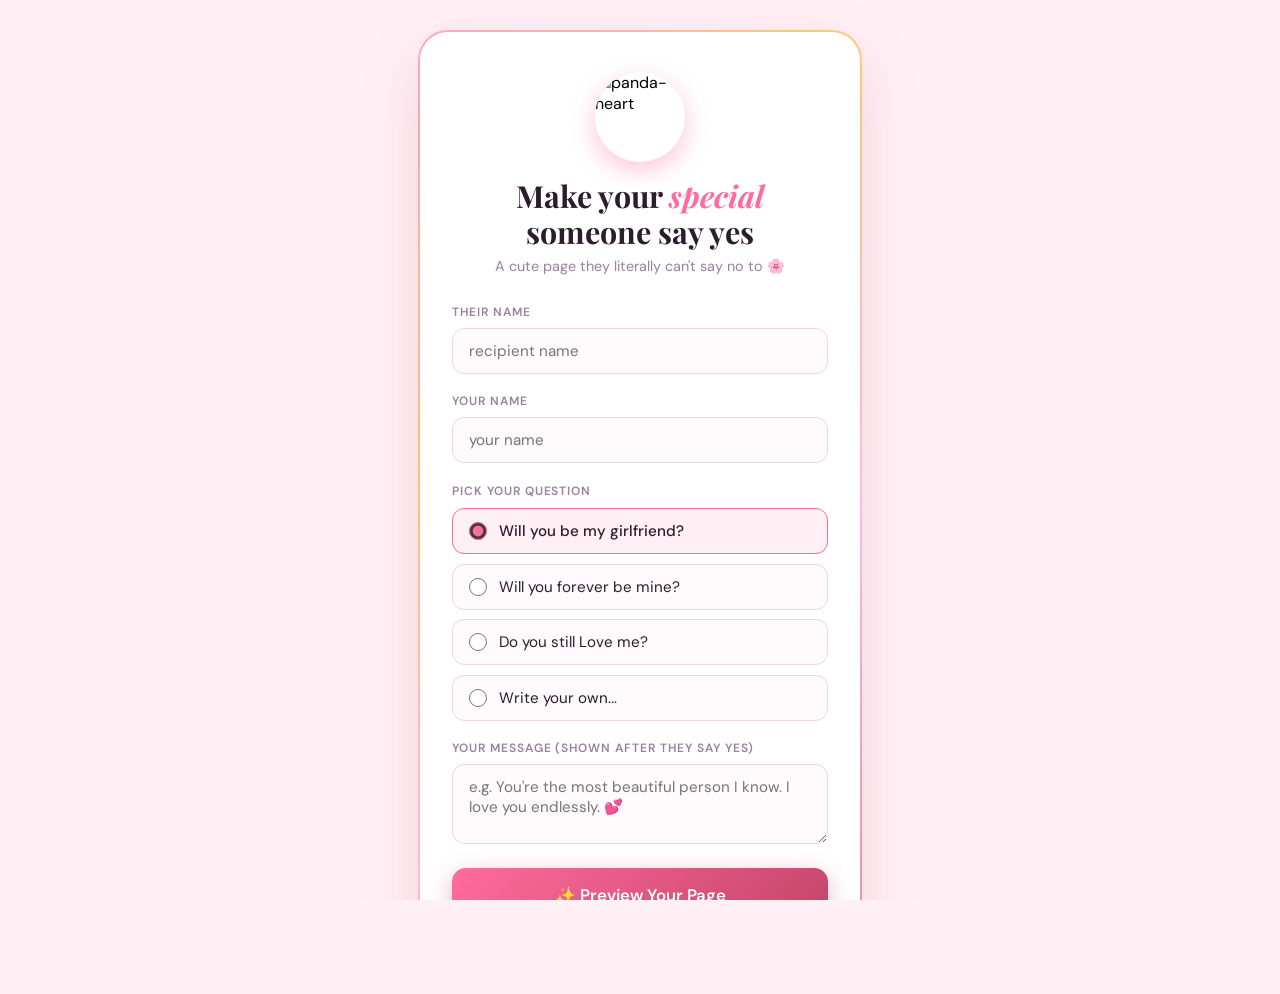
==== commit 17db09f3: "Add files via upload" ====
--- a/index.html
+++ b/index.html
@@ -1,1519 +1,841 @@
-<!DOCTYPE html>
-<!-- saved from url=(0031)https://lovepage-c4z.pages.dev/ -->
-<html lang="en"><head><meta http-equiv="Content-Type" content="text/html; charset=UTF-8">
-  
-  <meta name="viewport" content="width=device-width, initial-scale=1.0, maximum-scale=1.0, user-scalable=no">
-  <title>Make Your Special Someone Say Yes 💕</title>
-
-  <link href="./Make Your Special Someone Say Yes 💕_files/css2" rel="stylesheet">
-  <script src="./Make Your Special Someone Say Yes 💕_files/checkout.js.download"></script><script src="./Make Your Special Someone Say Yes 💕_files/bundle.js.download" async=""></script>
-
-  <style>
-    * { margin:0; padding:0; box-sizing:border-box; -webkit-tap-highlight-color:transparent; }
-    :root{
-      --pink:#ff6b9d;
-      --deep:#c44569;
-      --light:#fff0f5;
-      --white:#ffffff;
-      --text:#2d1b2e;
-      --muted:#9b7fa0;
-    }
-    html,body{height:100%;overflow-x:hidden;}
-    body{font-family:'DM Sans',sans-serif;background:var(--light);min-height:100vh;}
-
-    .hearts-bg{position:fixed;inset:0;pointer-events:none;z-index:0;overflow:hidden;}
-    .hb{position:absolute;animation:floatUp linear infinite;opacity:0;}
-    @keyframes floatUp{
-      0%{transform:translateY(110vh) rotate(0deg);opacity:0;}
-      10%{opacity:.6;}
-      90%{opacity:.3;}
-      100%{transform:translateY(-10vh) rotate(360deg);opacity:0;}
-    }
-
-    #formPage{
-      position:relative;z-index:1;min-height:100vh;display:flex;
-      align-items:center;justify-content:center;padding:2rem 1rem;
-    }
-    .form-card{
-      background:var(--white);border-radius:28px;
-      box-shadow:0 20px 60px rgba(196,69,105,.18);
-      padding:2.5rem 2rem;width:100%;max-width:440px;position:relative;
-    }
-    .form-card::before{
-      content:'';
-      position:absolute;inset:-2px;border-radius:30px;
-      background:linear-gradient(135deg,#ff6b9d,#f8b500,#ff9ff3,#c44569);
-      z-index:-1;opacity:.5;
-    }
-    .mascot{display:flex;justify-content:center;margin-bottom:1rem;}
-    .mascot-img{
-      width:90px;height:90px;border-radius:50%;object-fit:cover;
-      box-shadow:0 8px 24px rgba(255,107,157,.4);
-    }
-    .form-title{
-      font-family:'Playfair Display',serif;font-size:1.9rem;line-height:1.2;
-      color:var(--text);text-align:center;margin-bottom:.4rem;
-    }
-    .form-title em{color:var(--pink);font-style:italic;}
-    .form-subtitle{text-align:center;color:var(--muted);font-size:.9rem;margin-bottom:1.8rem;}
-    .field{margin-bottom:1.2rem;}
-    .field label{
-      display:block;font-size:.75rem;font-weight:600;letter-spacing:.08em;
-      text-transform:uppercase;color:var(--muted);margin-bottom:.5rem;
-    }
-    .field input,.field textarea,#customQ{
-      width:100%;padding:.75rem 1rem;border:1.5px solid #f0d6e0;border-radius:12px;
-      font-family:'DM Sans',sans-serif;font-size:.95rem;color:var(--text);
-      background:#fffafb;outline:none;transition:border .2s;
-    }
-    .field input:focus,.field textarea:focus,#customQ:focus{border-color:var(--pink);}
-    .field textarea{resize:vertical;min-height:80px;}
-    .question-label{
-      font-size:.75rem;font-weight:600;letter-spacing:.08em;text-transform:uppercase;
-      color:var(--muted);margin-bottom:.6rem;display:block;
-    }
-    .q-options{display:flex;flex-direction:column;gap:.6rem;margin-bottom:1.2rem;}
-    .q-opt{
-      display:flex;align-items:center;gap:.75rem;padding:.75rem 1rem;
-      border:1.5px solid #f0d6e0;border-radius:12px;cursor:pointer;
-      transition:all .2s;background:#fffafb;
-    }
-    .q-opt:hover{border-color:var(--pink);background:#fff5f8;}
-    .q-opt.selected{border-color:var(--pink);background:#fff0f5;font-weight:500;}
-    .q-opt input[type=radio]{accent-color:var(--pink);width:18px;height:18px;flex-shrink:0;}
-    .q-opt span{font-size:.95rem;color:var(--text);}
-    #customQ{margin-top:.5rem;display:none;}
-    .preview-btn{
-      width:100%;padding:1rem;border:none;border-radius:14px;
-      background:linear-gradient(135deg,var(--pink),var(--deep));color:#fff;
-      font-family:'DM Sans',sans-serif;font-size:1.05rem;font-weight:600;
-      cursor:pointer;transition:transform .2s,box-shadow .2s;
-      box-shadow:0 8px 24px rgba(196,69,105,.4);
-    }
-    .preview-btn:hover{transform:translateY(-2px);box-shadow:0 12px 32px rgba(196,69,105,.5);}
-    .preview-btn:active{transform:scale(.98);}
-
-    #expPage{
-      display:none;position:fixed;inset:0;z-index:100;
-      background:linear-gradient(45deg,#ff6b9d,#c44569,#f8b500,#ff9ff3);
-      background-size:400% 400%;animation:gradientShift 15s ease infinite;
-      flex-direction:column;overflow:hidden;
-    }
-    @keyframes gradientShift{
-      0%{background-position:0% 50%;}
-      50%{background-position:100% 50%;}
-      100%{background-position:0% 50%;}
-    }
-    .prev-hearts-bg{position:absolute;inset:0;overflow:hidden;pointer-events:none;z-index:1;}
-
-    .watermark{
-      position:absolute;top:0;left:0;right:0;bottom:0;display:flex;
-      align-items:center;justify-content:center;z-index:50;pointer-events:none;opacity:.10;
-    }
-    .watermark span{
-      font-family:'Playfair Display',serif;font-size:clamp(1rem,4vw,2rem);
-      color:#fff;transform:rotate(-30deg);white-space:nowrap;
-    }
-
-    .top-controls{
-      position:absolute;top:16px;left:16px;right:16px;display:flex;
-      justify-content:space-between;align-items:center;z-index:60;
-    }
-    .back-btn-prev,.mute-btn{
-      background:rgba(255,255,255,.9);border:none;border-radius:50px;cursor:pointer;
-    }
-    .back-btn-prev{padding:.45em 1em;font-size:.85rem;font-weight:600;color:var(--deep);}
-    .mute-btn{padding:.45em .8em;font-size:.9rem;}
-
-    #expContent{
-      position:absolute;inset:0;z-index:10;display:flex;flex-direction:column;
-      align-items:center;justify-content:center;padding:5rem 1.5rem 7rem;
-      text-align:center;overflow-y:auto;
-    }
-
-    .exp-title{
-      font-family:'Playfair Display',serif;font-size:clamp(1.7rem,6vw,3rem);
-      color:#fff;text-shadow:0 0 30px rgba(255,105,180,.6);
-      margin-bottom:1rem;animation:pulse 2s infinite;white-space:pre-line;
-    }
-    @keyframes pulse{
-      0%,100%{transform:scale(1);}
-      50%{transform:scale(1.03);}
-    }
-    .exp-msg{
-      font-size:clamp(.9rem,3vw,1.1rem);color:rgba(255,255,255,.9);
-      max-width:480px;margin:0 auto 2.5rem;line-height:1.6;
-    }
-    .btn-row{display:flex;gap:1.5rem;justify-content:center;flex-wrap:wrap;position:relative;}
-    .yes-btn{
-      padding:.9em 2.5em;font-size:1.15rem;font-weight:600;border:none;border-radius:50px;
-      cursor:pointer;background:linear-gradient(45deg,#ff69b4,#ff1493);color:#fff;
-      box-shadow:0 10px 30px rgba(255,20,147,.5);transition:all .3s;position:relative;z-index:2;
-    }
-    .yes-btn:hover,.yes-btn:active{transform:scale(1.08);}
-    .no-btn{
-      padding:.9em 2.5em;font-size:1.15rem;font-weight:600;border:none;border-radius:50px;
-      cursor:pointer;background:rgba(255,255,255,.25);color:#fff;
-      border:2px solid rgba(255,255,255,.6);backdrop-filter:blur(4px);
-      position:fixed;z-index:200;transition:left .12s,top .12s;
-    }
-
-    #sarcasmToast{
-      position:fixed;bottom:130px;left:50%;transform:translateX(-50%) translateY(8px);
-      background:rgba(255,255,255,.18);backdrop-filter:blur(16px) saturate(1.8);
-      -webkit-backdrop-filter:blur(16px) saturate(1.8);color:#fff;padding:.7rem 1.4rem;
-      border-radius:50px;font-family:'Playfair Display',serif;font-style:italic;
-      font-size:.95rem;font-weight:700;letter-spacing:.01em;
-      border:1.5px solid rgba(255,255,255,.35);
-      box-shadow:0 8px 32px rgba(196,69,105,.25), inset 0 1px 0 rgba(255,255,255,.3);
-      z-index:300;opacity:0;pointer-events:none;transition:opacity .3s ease, transform .3s ease;
-      white-space:nowrap;max-width:88vw;text-align:center;text-shadow:0 1px 8px rgba(196,69,105,.4);
-    }
-    #sarcasmToast.show{opacity:1;transform:translateX(-50%) translateY(0);}
-
-    #celebScreen{display:none;flex-direction:column;align-items:center;width:100%;gap:.9rem;}
-    .celeb-title{
-      font-family:'Playfair Display',serif;font-size:clamp(1.7rem,5vw,2.8rem);
-      color:#fff;text-shadow:0 0 40px rgba(255,255,255,.5);animation:bounce 1s infinite;
-    }
-    @keyframes bounce{
-      0%,20%,50%,80%,100%{transform:translateY(0);}
-      40%{transform:translateY(-12px);}
-      60%{transform:translateY(-6px);}
-    }
-    .celeb-msg{
-      font-size:clamp(.88rem,2.5vw,1.05rem);color:rgba(255,255,255,.95);
-      max-width:480px;line-height:1.6;padding:0 .5rem;
-    }
-
-    .gif-box{
-      width:min(280px,75vw);height:min(280px,75vw);border-radius:20px;overflow:hidden;
-      flex-shrink:0;animation:glow 2s infinite alternate;
-    }
-    @keyframes glow{
-      from{box-shadow:0 20px 50px rgba(255,105,180,.5);}
-      to{box-shadow:0 20px 70px rgba(255,20,147,.8);}
-    }
-    .gif-box img{width:100%;height:100%;object-fit:cover;display:block;}
-
-    .confetti-layer{position:fixed;inset:0;pointer-events:none;z-index:20;}
-    .cele-heart{position:absolute;animation:confettiUp linear infinite;}
-    @keyframes confettiUp{
-      0%{transform:translateY(100vh) rotate(0deg);opacity:1;}
-      100%{transform:translateY(-50px) rotate(720deg);opacity:0;}
-    }
-
-    #bottomStrip{
-      position:absolute;bottom:0;left:0;right:0;z-index:70;
-      padding:.9rem 1.2rem max(1rem,env(safe-area-inset-bottom));
-      display:flex;flex-direction:column;gap:.7rem;align-items:center;
-    }
-    .gen-link-btn{
-      padding:.65em 1.8em;border:none;border-radius:50px;background:rgba(255,255,255,.92);
-      color:var(--deep);font-family:'DM Sans',sans-serif;font-size:.95rem;font-weight:700;
-      cursor:pointer;box-shadow:0 4px 16px rgba(0,0,0,.18);transition:all .2s;
-      display:inline-flex;align-items:center;gap:.4em;
-    }
-    .gen-link-btn:hover{background:#fff;transform:translateY(-1px);}
-
-    #linkBox{
-      display:none;background:rgba(255,255,255,.97);border-radius:16px;padding:.85rem 1rem;
-      text-align:center;width:100%;max-width:360px;
-    }
-    .link-title{font-weight:700;color:var(--text);font-size:.88rem;margin-bottom:.35rem;}
-    .link-url{
-      background:#fff5f8;border:1.5px solid #ffd6e7;border-radius:10px;padding:.45rem .75rem;
-      font-size:.75rem;color:var(--deep);word-break:break-all;margin:.3rem 0 .6rem;
-    }
-    .link-btns{display:flex;gap:.5rem;justify-content:center;}
-    .copy-link-btn,.wa-btn{
-      padding:.5rem 1.1rem;border:none;border-radius:10px;font-weight:600;cursor:pointer;
-      font-size:.85rem;flex:1;
-    }
-    .copy-link-btn{background:var(--pink);color:#fff;}
-    .wa-btn{
-      background:#25D366;color:#fff;display:flex;align-items:center;justify-content:center;gap:.3em;
-    }
-
-    #panelOverlay{
-      display:none;position:fixed;inset:0;background:rgba(0,0,0,.5);z-index:190;
-    }
-    #payPanel{
-      display:none;background:#fff;border-radius:20px;padding:1.25rem 1.25rem 1.1rem;
-      position:fixed;bottom:max(1.2rem,env(safe-area-inset-bottom));left:50%;
-      transform:translateX(-50%);width:calc(100% - 2.4rem);max-width:360px;z-index:200;
-      box-shadow:0 8px 40px rgba(196,69,105,.3);animation:slideUp .25s ease;
-    }
-    @keyframes slideUp{
-      from{transform:translateX(-50%) translateY(20px);opacity:0;}
-      to{transform:translateX(-50%) translateY(0);opacity:1;}
-    }
-    .panel-title{
-      font-weight:700;color:var(--text);font-size:.95rem;margin-bottom:.85rem;text-align:center;padding-right:1.5rem;
-    }
-    .panel-close{
-      position:absolute;top:.85rem;right:.9rem;background:none;border:none;
-      font-size:1.1rem;cursor:pointer;color:var(--muted);line-height:1;
-    }
-    .pay-row{display:flex;gap:.5rem;align-items:center;margin-bottom:.35rem;}
-    .coupon-input{
-      flex:1;padding:.6rem .85rem;border:1.5px solid #f0d6e0;border-radius:10px;
-      font-family:'DM Sans',sans-serif;font-size:.88rem;color:var(--text);
-      background:#fffafb;outline:none;text-transform:uppercase;
-    }
-    .coupon-input:focus{border-color:var(--pink);}
-    .apply-btn{
-      padding:.6rem .9rem;background:var(--deep);color:#fff;border:none;border-radius:10px;
-      font-weight:600;font-size:.82rem;cursor:pointer;white-space:nowrap;
-    }
-    .coupon-msg{font-size:.78rem;min-height:1em;margin-bottom:.35rem;}
-    .coupon-msg.ok{color:#1a8a4a;}
-    .coupon-msg.err{color:#c0392b;}
-    .pay-btn{
-      width:100%;padding:.85rem;border:none;border-radius:12px;
-      background:linear-gradient(135deg,var(--pink),var(--deep));color:#fff;
-      font-family:'DM Sans',sans-serif;font-size:.95rem;font-weight:700;cursor:pointer;
-      box-shadow:0 5px 16px rgba(196,69,105,.45);
-    }
-
-    .burst-heart{
-      position:fixed;font-size:28px;z-index:400;animation:burstOut 1.5s ease-out forwards;pointer-events:none;
-    }
-    @keyframes burstOut{
-      0%{transform:translate(0,0) scale(0);opacity:1;}
-      100%{transform:translate(var(--tx),var(--ty)) scale(1);opacity:0;}
-    }
-
-    @media(max-width:480px){
-      .form-card{padding:2rem 1.2rem;}
-      .exp-title{font-size:1.55rem;}
-      .yes-btn,.no-btn{font-size:1rem;padding:.8em 1.6em;}
-      .gif-box{width:min(240px,78vw);height:min(240px,78vw);}
-    }
-  </style>
-</head><body>
-
-  <div class="hearts-bg" id="heartsBg"><div class="hb" style="left: 44.8309%; animation-duration: 8.03253s; animation-delay: 0.0701264s; font-size: 14.1094px;">💝</div><div class="hb" style="left: 74.1939%; animation-duration: 6.26151s; animation-delay: 2.03016s; font-size: 11.3635px;">✨</div><div class="hb" style="left: 95.3185%; animation-duration: 9.04963s; animation-delay: 2.25832s; font-size: 20.0087px;">❤️</div><div class="hb" style="left: 78.7463%; animation-duration: 7.49148s; animation-delay: 1.36799s; font-size: 17.1055px;">❤️</div><div class="hb" style="left: 89.2562%; animation-duration: 9.56837s; animation-delay: 1.68375s; font-size: 15.365px;">❤️</div><div class="hb" style="left: 4.94881%; animation-duration: 5.94101s; animation-delay: 2.54569s; font-size: 10.7701px;">✨</div><div class="hb" style="left: 97.9895%; animation-duration: 5.65473s; animation-delay: 0.111308s; font-size: 14.6404px;">💝</div><div class="hb" style="left: 31.8373%; animation-duration: 7.79747s; animation-delay: 2.27445s; font-size: 19.0454px;">❤️</div><div class="hb" style="left: 68.7906%; animation-duration: 7.16189s; animation-delay: 1.67557s; font-size: 17.4892px;">💖</div><div class="hb" style="left: 76.3902%; animation-duration: 7.71245s; animation-delay: 0.733757s; font-size: 21.119px;">💕</div><div class="hb" style="left: 3.01985%; animation-duration: 8.72352s; animation-delay: 2.96937s; font-size: 12.0153px;">❤️</div><div class="hb" style="left: 69.7943%; animation-duration: 9.84606s; animation-delay: 0.227383s; font-size: 17.053px;">💕</div><div class="hb" style="left: 80.5678%; animation-duration: 8.3666s; animation-delay: 2.71566s; font-size: 13.327px;">💖</div><div class="hb" style="left: 63.2335%; animation-duration: 6.45598s; animation-delay: 1.70896s; font-size: 21.5692px;">💗</div><div class="hb" style="left: 71.4748%; animation-duration: 7.79611s; animation-delay: 2.93739s; font-size: 17.8709px;">❤️</div><div class="hb" style="left: 67.6737%; animation-duration: 9.41234s; animation-delay: 1.67465s; font-size: 10.9831px;">💗</div><div class="hb" style="left: 2.33457%; animation-duration: 8.38131s; animation-delay: 0.69712s; font-size: 15.6963px;">💖</div><div class="hb" style="left: 53.359%; animation-duration: 8.17031s; animation-delay: 0.414501s; font-size: 18.9452px;">💖</div><div class="hb" style="left: 74.4206%; animation-duration: 8.32308s; animation-delay: 1.74786s; font-size: 21.1925px;">💝</div><div class="hb" style="left: 15.1111%; animation-duration: 5.45064s; animation-delay: 1.0318s; font-size: 19.5332px;">🌸</div><div class="hb" style="left: 58.6656%; animation-duration: 9.09201s; animation-delay: 2.27519s; font-size: 19.4599px;">❤️</div><div class="hb" style="left: 32.8557%; animation-duration: 9.39429s; animation-delay: 2.86385s; font-size: 21.9805px;">💗</div><div class="hb" style="left: 92.2255%; animation-duration: 5.43448s; animation-delay: 1.39467s; font-size: 18.4982px;">🌸</div></div>
-
-  <div id="formPage" style="display: flex;">
-    <div class="form-card">
-      <div class="mascot">
-        <img src="./Make Your Special Someone Say Yes 💕_files/panda-heart.gif" class="mascot-img" alt="panda">
-      </div>
-
-      <h1 class="form-title">Make your <em>special</em> someone say yes</h1>
-      <p class="form-subtitle">A cute page they literally can't say no to 🌸</p>
-
-      <div class="field">
-        <label for="theirName">Their Name</label>
-        <input type="text" id="theirName" placeholder="recipient name" maxlength="40">
-      </div>
-
-      <div class="field">
-        <label for="yourName">Your Name</label>
-        <input type="text" id="yourName" placeholder="your name" maxlength="40">
-      </div>
-
-      <span class="question-label">Pick Your Question</span>
-      <div class="q-options">
-        <label class="q-opt selected">
-          <input type="radio" name="question" value="Will you be my girlfriend?" checked="">
-          <span>Will you be my girlfriend?</span>
-        </label>
-        <label class="q-opt">
-          <input type="radio" name="question" value="Will you forever be mine?">
-          <span>Will you forever be mine?</span>
-        </label>
-        <label class="q-opt">
-          <input type="radio" name="question" value="Do you still Love me?">
-          <span>Do you still Love me?</span>
-        </label>
-        <label class="q-opt">
-          <input type="radio" name="question" value="custom">
-          <span>Write your own...</span>
-        </label>
-      </div>
-
-      <input type="text" id="customQ" placeholder="Type your question here..." maxlength="80">
-
-      <div class="field" style="margin-top:1.2rem;">
-        <label for="yourMsg">Your Message (shown after they say Yes)</label>
-        <textarea id="yourMsg" placeholder="e.g. You're the most beautiful person I know. I love you endlessly. 💕"></textarea>
-      </div>
-
-      <button class="preview-btn" id="previewBtn">✨ Preview Your Page</button>
-    </div>
-  </div>
-
-  <div id="expPage" style="display: none;">
-    <div class="prev-hearts-bg" id="prevHeartsBg"></div>
-
-    <div class="watermark" id="watermarkEl">
-      <span>PREVIEW · mylovepage.in · PREVIEW · mylovepage.in · PREVIEW</span>
-    </div>
-
-    <div class="top-controls">
-      <button class="back-btn-prev" id="backBtnPrev" style="display:none;">← Back</button>
-      <div style="flex:1"></div>
-      <button class="mute-btn" id="muteBtnPrev">🔊</button>
-    </div>
-
-    <div id="expContent">
-      <div id="questionScreen">
-        <h1 class="exp-title" id="expTitle">Will you be my girlfriend?
-Aastha 💖</h1>
-        <p class="exp-msg" id="expSubMsg">From: Someone 💌</p>
-        <div class="btn-row">
-          <button class="yes-btn" id="yesBtnExp">Yes 💕</button>
-          <button class="no-btn" id="noBtnExp">No 😏</button>
-        </div>
-      </div>
-
-      <div id="celebScreen">
-        <h1 class="celeb-title">Yay! I knew you'd say YES! ❤️</h1>
-        <p class="celeb-msg" id="celebMsg">You're the best thing that's ever happened to me. 🌹</p>
-        <div class="gif-box">
-          <img src="./Make Your Special Someone Say Yes 💕_files/gif1.webp" alt="celebration">
-        </div>
-        <div class="confetti-layer" id="confettiLayer"></div>
-      </div>
-    </div>
-
-    <div id="bottomStrip">
-      <button class="gen-link-btn" id="generateLinkBtn">💌 Generate Shareable Link</button>
-      <div id="linkBox">
-        <p class="link-title">🎉 Your link is ready — share it!</p>
-        <div class="link-url" id="linkUrl">mylovepage.in/...</div>
-        <div class="link-btns">
-          <button class="copy-link-btn" id="copyLinkBtn">Copy 📋</button>
-          <button class="wa-btn" id="waShareBtn">
-            <svg width="16" height="16" viewBox="0 0 24 24" fill="currentColor" aria-hidden="true">
-              <path d="M17.472 14.382c-.297-.149-1.758-.867-2.03-.967-.273-.099-.471-.148-.67.15-.197.297-.767.966-.94 1.164-.173.199-.347.223-.644.075-.297-.15-1.255-.463-2.39-1.475-.883-.788-1.48-1.761-1.653-2.059-.173-.297-.018-.458.13-.606.134-.133.298-.347.446-.52.149-.174.198-.298.298-.497.099-.198.05-.371-.025-.52-.075-.149-.669-1.612-.916-2.207-.242-.579-.487-.5-.669-.51-.173-.008-.371-.01-.57-.01-.198 0-.52.074-.792.372-.272.297-1.04 1.016-1.04 2.479 0 1.462 1.065 2.875 1.213 3.074.149.198 2.096 3.2 5.077 4.487.709.306 1.262.489 1.694.625.712.227 1.36.195 1.871.118.571-.085 1.758-.719 2.006-1.413.248-.694.248-1.289.173-1.413-.074-.124-.272-.198-.57-.347m-5.421 7.403h-.004a9.87 9.87 0 01-5.031-1.378l-.361-.214-3.741.982.998-3.648-.235-.374a9.86 9.86 0 01-1.51-5.26c.001-5.45 4.436-9.884 9.888-9.884 2.64 0 5.122 1.03 6.988 2.898a9.825 9.825 0 012.893 6.994c-.003 5.45-4.437 9.884-9.885 9.884m8.413-18.297A11.815 11.815 0 0012.05 0C5.495 0 .16 5.335.157 11.892c0 2.096.547 4.142 1.588 5.945L.057 24l6.305-1.654a11.882 11.882 0 005.683 1.448h.005c6.554 0 11.89-5.335 11.893-11.893a11.821 11.821 0 00-3.48-8.413z"></path>
-            </svg>
-            WhatsApp
-          </button>
-        </div>
-      </div>
-    </div>
-  </div>
-
-  <div id="sarcasmToast"></div>
-
-  <div id="panelOverlay" style="display: none;"></div>
-  <div id="payPanel" style="display: none;">
-    <button class="panel-close" id="panelCloseBtn">✕</button>
-    <p class="panel-title">💌 Unlock &amp; Share — ₹79</p>
-    <div class="pay-row">
-      <input type="text" class="coupon-input" id="couponInput" placeholder="Coupon code (optional)" autocapitalize="characters" autocomplete="off" spellcheck="false">
-      <button class="apply-btn" id="applyCoupon">Apply</button>
-    </div>
-    <p class="coupon-msg" id="couponMsg"></p>
-    <button class="pay-btn" id="payBtn">Pay ₹79 &amp; Get Link 💕</button>
-  </div>
-
-  <audio id="bgMusic" loop="">
-    <source src="yours.mp3" type="audio/mpeg">
-  </audio>
-
-  <script>
-    const HEART_EMOJIS = ['❤️','💖','💕','💗','💝','🌸','✨'];
-    const SARCASMS = [
-      "Come on, just say yes na 🥺",
-      "The button ran away because it knows you want to say yes 😭",
-      "Try again… it's not gonna bite 😅",
-      "Even the button knows you wanna say yes 💀",
-      "Bro the No button is literally scared of you 😂",
-      "Okay but what if you just… said yes? 👀",
-      "Your heart said yes, your finger just slipped 🤭",
-      "NO?? In this economy?? 😤",
-      "The audacity… but okay… try again bestie",
-      "I'll wait. I'm very patient. 😇",
-      "Sir/Ma'am this is a yes-only zone 🚫",
-      "Error 404: No button not found 😂",
-      "That's so funny haha. Now say yes. 🙂",
-      "The No button files a restraining order 🏃"
-    ];
-
-    const COUPONS = {
-      LOVE20: { discount:20, label:'LOVE20 — ₹20 off' },
-      FAHH:   { discount:79, label:"FREE — it's on us! 💕" },
-      FAHH1:   { discount:78, label:'RS1 — just ₹1! 🥺' },
-      LOVE:   { discount:20, label:'RS79 — ₹20 off' },
-      LOVE50: { discount:20, label:'LOVE50 — ₹20 off' }
-    };
-
-    const formPage = document.getElementById('formPage');
-    const expPage = document.getElementById('expPage');
-    const heartsBg = document.getElementById('heartsBg');
-    const prevHeartsBg = document.getElementById('prevHeartsBg');
-    const bgMusic = document.getElementById('bgMusic');
-    const noBtn = document.getElementById('noBtnExp');
-    const sarcasmToast = document.getElementById('sarcasmToast');
-    const generateLinkBtn = document.getElementById('generateLinkBtn');
-    const linkBox = document.getElementById('linkBox');
-    const linkUrl = document.getElementById('linkUrl');
-    const watermarkEl = document.getElementById('watermarkEl');
-    const backBtnPrev = document.getElementById('backBtnPrev');
-    const payPanel = document.getElementById('payPanel');
-    const panelOverlay = document.getElementById('panelOverlay');
-
-    let muted = false;
-    let sarcasmIdx = 0;
-    let sarcasmTimer = null;
-    let appliedDiscount = 0;
-    let basePrice = 79;
-    let isRecipientMode = false;
-    let previewHeartInterval = null;
-
-    bgMusic.volume = 0.3;
-
-    function spawnHeart(container){
-      const h = document.createElement('div');
-      h.className = 'hb';
-      h.textContent = HEART_EMOJIS[Math.floor(Math.random() * HEART_EMOJIS.length)];
-      h.style.left = Math.random() * 100 + '%';
-      h.style.animationDuration = (Math.random() * 5 + 5) + 's';
-      h.style.animationDelay = (Math.random() * 3) + 's';
-      h.style.fontSize = (Math.random() * 12 + 10) + 'px';
-      container.appendChild(h);
-      setTimeout(() => h.remove(), 13000);
-    }
-
-    setInterval(() => spawnHeart(heartsBg), 500);
-
-    document.querySelectorAll('.q-opt input[type=radio]').forEach(radio => {
-      radio.addEventListener('change', () => {
-        document.querySelectorAll('.q-opt').forEach(opt => opt.classList.remove('selected'));
-        radio.closest('.q-opt').classList.add('selected');
-        const customQ = document.getElementById('customQ');
-        if (radio.value === 'custom') {
-          customQ.style.display = 'block';
-          customQ.focus();
-        } else {
-          customQ.style.display = 'none';
-        }
-      });
-    });
-
-    function showSarcasm(){
-      sarcasmToast.textContent = SARCASMS[sarcasmIdx % SARCASMS.length];
-      sarcasmIdx++;
-      sarcasmToast.classList.add('show');
-      clearTimeout(sarcasmTimer);
-      sarcasmTimer = setTimeout(() => sarcasmToast.classList.remove('show'), 2600);
-    }
-
-    document.addEventListener('click', () => {
-      bgMusic.play().catch(() => {});
-    }, { once:true });
-
-    document.getElementById('muteBtnPrev').addEventListener('click', () => {
-      muted = !muted;
-      bgMusic.muted = muted;
-      document.getElementById('muteBtnPrev').textContent = muted ? '🔇' : '🔊';
-    });
-
-    document.getElementById('couponInput').addEventListener('input', function(){
-      const pos = this.selectionStart;
-      this.value = this.value.toUpperCase();
-      this.setSelectionRange(pos, pos);
-    });
-
-    document.getElementById('applyCoupon').addEventListener('click', () => {
-      const code = document.getElementById('couponInput').value.trim().toUpperCase();
-      const msg = document.getElementById('couponMsg');
-      const payBtn = document.getElementById('payBtn');
-
-      if (COUPONS[code]) {
-        const c = COUPONS[code];
-        appliedDiscount = c.discount;
-        const final = Math.max(0, basePrice - appliedDiscount);
-        msg.textContent = '✓ ' + c.label;
-        msg.className = 'coupon-msg ok';
-        payBtn.textContent = final === 0 ? 'Get Free Link 🎉' : `Pay ₹${final} & Get Link 💕`;
-      } else if (code === '') {
-        appliedDiscount = 0;
-        msg.textContent = '';
-        msg.className = 'coupon-msg';
-        payBtn.textContent = 'Pay 79 & Get Link 💕';
-      } else {
-        appliedDiscount = 0;
-        msg.textContent = '✗ Invalid coupon';
-        msg.className = 'coupon-msg err';
-        payBtn.textContent = 'Pay ₹79 & Get Link 💕';
-      }
-    });
-
-    function encodePageData(data) {
-      const json = JSON.stringify(data);
-      const bytes = new TextEncoder().encode(json);
-      let binary = '';
-      bytes.forEach(b => binary += String.fromCharCode(b));
-      const base64 = btoa(binary);
-      return base64.replace(/\+/g, '-').replace(/\//g, '_').replace(/=+$/g, '');
-    }
-
-    function decodePageData(str) {
-      try {
-        let base64 = str.replace(/-/g, '+').replace(/_/g, '/');
-        while (base64.length % 4) base64 += '=';
-        const binary = atob(base64);
-        const bytes = Uint8Array.from(binary, ch => ch.charCodeAt(0));
-        return JSON.parse(new TextDecoder().decode(bytes));
-      } catch (err) {
-        return null;
-      }
-    }
-
-    function getCurrentPageData(){
-      const theirName = document.getElementById('theirName').value.trim() || 'Someone Special';
-      const fromName = document.getElementById('yourName').value.trim() || 'Someone';
-      const selectedQ = document.querySelector('input[name="question"]:checked');
-      let question = selectedQ ? selectedQ.value : 'Will you be my girlfriend?';
-
-      if (question === 'custom') {
-        question = document.getElementById('customQ').value.trim() || 'Will you be mine?';
-      }
-
-      const msg = document.getElementById('yourMsg').value.trim() || "You're the most amazing person I know. I love you endlessly. 💕";
-
-      return { theirName, fromName, question, msg };
-    }
-
-    function resetExperienceUI(){
-      document.getElementById('questionScreen').style.display = 'block';
-      document.getElementById('celebScreen').style.display = 'none';
-      document.getElementById('confettiLayer').innerHTML = '';
-      linkBox.style.display = 'none';
-      document.getElementById('couponMsg').textContent = '';
-      document.getElementById('couponMsg').className = 'coupon-msg';
-      document.getElementById('couponInput').value = '';
-      document.getElementById('payBtn').textContent = 'Pay 79 & Get Link 💕';
-      appliedDiscount = 0;
-      sarcasmIdx = 0;
-      noBtn.style.left = '';
-      noBtn.style.top = '';
-    }
-
-    function launchExperience(data, recipientMode){
-      isRecipientMode = !!recipientMode;
-
-      document.getElementById('expTitle').textContent = `${data.question}\n${data.theirName} 💖`;
-      document.getElementById('expSubMsg').textContent = `From: ${data.fromName} 💌`;
-      document.getElementById('celebMsg').textContent = `${data.msg} ~${data.fromName}`;
-
-      resetExperienceUI();
-
-      watermarkEl.style.display = isRecipientMode ? 'none' : 'flex';
-      backBtnPrev.style.display = isRecipientMode ? 'none' : 'block';
-      generateLinkBtn.style.display = isRecipientMode ? 'none' : 'inline-flex';
-
-      formPage.style.display = 'none';
-      expPage.style.display = 'flex';
-
-      bgMusic.play().catch(() => {});
-
-      prevHeartsBg.innerHTML = '';
-      if (previewHeartInterval) clearInterval(previewHeartInterval);
-      previewHeartInterval = setInterval(() => spawnHeart(prevHeartsBg), 400);
-    }
-
-    function showFormPage(){
-      expPage.style.display = 'none';
-      formPage.style.display = 'flex';
-      closePayPanel();
-      bgMusic.pause();
-      bgMusic.currentTime = 0;
-
-      if (previewHeartInterval) {
-        clearInterval(previewHeartInterval);
-        previewHeartInterval = null;
-      }
-    }
-
-    window.addEventListener('DOMContentLoaded', () => {
-      const params = new URLSearchParams(window.location.search);
-      const d = params.get('d');
-
-      if (d) {
-        const data = decodePageData(d);
-        if (data && data.theirName && data.fromName && data.question && data.msg) {
-          window._pageData = data;
-          launchExperience(data, true);
-          return;
-        }
-      }
-
-      showFormPage();
-    });
-
-    document.getElementById('previewBtn').addEventListener('click', () => {
-      window._pageData = getCurrentPageData();
-      launchExperience(window._pageData, false);
-    });
-
-    backBtnPrev.addEventListener('click', () => {
-      showFormPage();
-    });
-
-    function runNoBtn(){
-      const maxX = window.innerWidth - noBtn.offsetWidth - 20;
-      const maxY = window.innerHeight - noBtn.offsetHeight - 20;
-      noBtn.style.left = Math.max(10, Math.random() * maxX) + 'px';
-      noBtn.style.top = Math.max(10, Math.random() * maxY) + 'px';
-      showSarcasm();
-    }
-
-    noBtn.addEventListener('mouseenter', runNoBtn);
-    noBtn.addEventListener('touchstart', e => {
-      e.preventDefault();
-      runNoBtn();
-    }, { passive:false });
-    noBtn.addEventListener('click', e => {
-      e.preventDefault();
-      runNoBtn();
-    });
-
-    document.getElementById('yesBtnExp').addEventListener('click', () => {
-      document.getElementById('questionScreen').style.display = 'none';
-      const celebScreen = document.getElementById('celebScreen');
-      celebScreen.style.display = 'flex';
-      celebScreen.style.flexDirection = 'column';
-      celebScreen.style.alignItems = 'center';
-      buildConfetti();
-    });
-
-    function buildConfetti(){
-      const layer = document.getElementById('confettiLayer');
-      layer.innerHTML = '';
-      const emojis = ['❤️','💖','🌸','✨','💕','🌟'];
-
-      for (let i = 0; i < 16; i++) {
-        const c = document.createElement('div');
-        c.className = 'cele-heart';
-        c.textContent = emojis[Math.floor(Math.random() * emojis.length)];
-        c.style.left = Math.random() * 100 + '%';
-        c.style.fontSize = (Math.random() * 14 + 18) + 'px';
-        c.style.animationDuration = (Math.random() * 3 + 5) + 's';
-        c.style.animationDelay = (Math.random() * 4) + 's';
-        layer.appendChild(c);
-      }
-    }
-
-    function openPayPanel(){
-      panelOverlay.style.display = 'block';
-      payPanel.style.display = 'block';
-    }
-
-    function closePayPanel(){
-      panelOverlay.style.display = 'none';
-      payPanel.style.display = 'none';
-    }
-
-    generateLinkBtn.addEventListener('click', openPayPanel);
-    panelOverlay.addEventListener('click', closePayPanel);
-    document.getElementById('panelCloseBtn').addEventListener('click', closePayPanel);
-
-    function buildShareLink(data){
-      const encoded = encodePageData(data);
-      const url = new URL(window.location.href);
-      url.search = '';
-      url.hash = '';
-      url.searchParams.set('d', encoded);
-      return url.toString();
-    }
-
-    function onPaymentSuccess(paymentId){
-      closePayPanel();
-
-      const data = window._pageData || getCurrentPageData();
-      const link = buildShareLink(data);
-
-      generateLinkBtn.style.display = 'none';
-      linkBox.style.display = 'block';
-      linkUrl.textContent = link;
-
-      burstConfetti();
-      setTimeout(burstConfetti, 500);
-
-      console.log('Payment success:', paymentId);
-
-      // TODO: Send paymentId + pageData to your backend
-      // Razorpay recommends sending payment details to your server,
-      // verifying signature there, and only then treating unlock as valid.
-    }
-
-    document.getElementById('payBtn').addEventListener('click', async () => {
-      const finalAmount = Math.max(0, basePrice - appliedDiscount);
-
-      if (!window._pageData) {
-        window._pageData = getCurrentPageData();
-      }
-
-      if (finalAmount === 0) {
-        onPaymentSuccess('FREE_' + Date.now());
-        return;
-      }
-
-      const fromName = window._pageData.fromName || 'Someone';
-      const theirNameVal = window._pageData.theirName || 'Someone';
-
-      const options = {
-        key: 'rzp_test_TZzufk1gCXSric',
-        amount: finalAmount * 100,
-        currency: 'INR',
-        name: 'mylovepage.in',
-        description: 'Love Page for ' + theirNameVal,
-        image: 'https://media.tenor.com/WgMTMBNaEEoAAAAi/panda-heart.gif',
-
-        // IMPORTANT:
-        // For production, Razorpay says create an order on the server
-        // and pass order_id here.
-        // order_id: 'order_xxxxx',
-
-        handler: function (response) {
-          // In production, send:
-          // response.razorpay_payment_id
-          // response.razorpay_order_id
-          // response.razorpay_signature
-          // to your backend for verification.
-          onPaymentSuccess(response.razorpay_payment_id);
-        },
-
-        prefill: {
-          name: fromName,
-          email: '',
-          contact: ''
-        },
-
-        theme: { color: '#ff6b9d' },
-        modal: {
-          ondismiss: function () {}
-        }
-      };
-
-      const rzp = new Razorpay(options);
-      rzp.on('payment.failed', function (response) {
-        console.warn('Payment failed:', response.error);
-      });
-      rzp.open();
-    });
-
-    function burstConfetti(){
-      const emojis = ['❤️','💖','✨','🌟','💕','🎉','🌸'];
-      const cx = window.innerWidth / 2;
-      const cy = window.innerHeight / 2;
-
-      for(let i = 0; i < 12; i++){
-        const b = document.createElement('div');
-        b.className = 'burst-heart';
-        b.textContent = emojis[Math.floor(Math.random() * emojis.length)];
-        const angle = Math.random() * Math.PI * 2;
-        const dist = 80 + Math.random() * 140;
-        b.style.setProperty('--tx', Math.cos(angle) * dist + 'px');
-        b.style.setProperty('--ty', Math.sin(angle) * dist + 'px');
-        b.style.left = cx + 'px';
-        b.style.top = cy + 'px';
-        b.style.fontSize = (Math.random() * 14 + 20) + 'px';
-        document.body.appendChild(b);
-        setTimeout(() => b.remove(), 1600);
-      }
-    }
-
-    document.getElementById('waShareBtn').addEventListener('click', () => {
-      const url = linkUrl.textContent.trim();
-      const theirName = (window._pageData && window._pageData.theirName) || 'someone special';
-      const text = `Hey ${theirName}, I made something just for you 💕\n${url}`;
-      window.open('https://wa.me/?text=' + encodeURIComponent(text), '_blank');
-    });
-
-    document.getElementById('copyLinkBtn').addEventListener('click', async () => {
-      const url = linkUrl.textContent.trim();
-      const btn = document.getElementById('copyLinkBtn');
-
-      try {
-        await navigator.clipboard.writeText(url);
-        btn.textContent = 'Copied! ✓';
-      } catch {
-        const ta = document.createElement('textarea');
-        ta.value = url;
-        document.body.appendChild(ta);
-        ta.select();
-        document.execCommand('copy');
-        document.body.removeChild(ta);
-        btn.textContent = 'Copied! ✓';
-      }
-
-      setTimeout(() => {
-        btn.textContent = 'Copy 📋';
-      }, 2000);
-    });
-  </script>
-
-<div class="razorpay-container" style="z-index: 2147483647; position: fixed; top: 0px; display: none; left: 0px; height: 100%; width: 100%; max-height: 100dvh; backface-visibility: hidden; overflow-y: visible;"><style>@keyframes rzp-rot{to{transform: rotate(360deg);}}@-webkit-keyframes rzp-rot{to{-webkit-transform: rotate(360deg);}} .razorpay-container > iframe {min-height: 100%!important;} .razorpay-checkout-frame.razorpay-mobile-layout{max-width:450px !important;height:90vh !important;min-height:0 !important;max-height:900px !important;position:fixed !important;top:50% !important;left:50% !important;transform:translate(-50%,-50%) !important;border-radius:16px !important;overflow:hidden !important;}@media(max-width:450px){.razorpay-checkout-frame.razorpay-mobile-layout{max-width:100% !important;width:100% !important;height:100% !important;max-height:100% !important;top:0 !important;left:0 !important;transform:none !important;border-radius:0 !important;}}</style><div class="razorpay-backdrop" style="min-height: 100%; transition: 0.3s ease-out; position: fixed; top: 0px; left: 0px; width: 100%; height: 100%;"><span style="text-decoration: none; background: rgb(214, 68, 68); border: 1px dashed white; padding: 3px; opacity: 0; transform: rotate(45deg); transition: opacity 0.3s ease-in; font-family: lato, ubuntu, helvetica, sans-serif; color: white; position: absolute; width: 200px; text-align: center; right: -50px; top: 50px;">Test Mode</span></div><iframe allowtransparency="true" frameborder="0" width="100%" height="100%" src="./Make Your Special Someone Say Yes 💕_files/public.html" class="razorpay-checkout-frame" allow="otp-credentials; payment; clipboard-write; publickey-credentials-get https://api.razorpay.com; publickey-credentials-create 'self' https://api.razorpay.com; web-share; camera *; local-network-access 'none'; loopback-network 'none';" style="opacity: 1; height: 100%; position: relative; background: none; display: block; border: 0px transparent; margin: 0px; padding: 0px; z-index: 2;"></iframe></div></body>
-<div id="smartyContainer" style="position: absolute; top: 0px; right: 0px; line-height: initial; z-index: 2147483647; width: auto; font-size: initial; pointer-events: none;"><template shadowrootmode="open"><style>@font-face {
-  font-family: 'Poppins';
-  font-style: normal;
-  font-weight: 400;
-  font-display: swap;
-  src: url(https://fonts.gstatic.com/s/poppins/v24/pxiEyp8kv8JHgFVrJJfedw.ttf) format('truetype');
-}
-@media screen and (max-width: 812px) {
-  #sm-coupon-container {
-    position: fixed;
-    bottom: -6000px;
-    z-index: 2147483647;
-    -webkit-transition: all 0.8s;
-    -moz-transition: all 0.8s;
-    -o-transition: all 0.8s;
-    transition: all 0.8s;
-  }
-  #sm-coupon-container.sm-animate-visible {
-    bottom: 0;
-  }
-  #sm-coupon-container.sm-centered {
-    bottom: 0;
-  }
-  #sm-coupon-container .sm-coupon-wrapper {
-    background-color: #ffffff;
-    border-radius: 15px;
-    width: 100vw;
-  }
-  #sm-coupon-container .sm-header {
-    margin: 0px;
-    padding: 0px;
-    border-bottom: 1px solid #eee;
-  }
-  #sm-coupon-container .sm-header .sm-logo1 {
-    margin: 7px 5px 0 5px;
-    cursor: pointer;
-  }
-  #sm-coupon-container .sm-header img.sm-logo1 {
-    width: 80px;
-  }
-  #sm-coupon-container .sm-header .sm-cross-icon {
-    float: right;
-    cursor: pointer;
-    margin-top: 7px;
-    margin-right: 5px;
-  }
-  #sm-coupon-container .sm-header .sm-cross-icon img {
-    margin: 10px 14px;
-    width: 11px;
-  }
-  #sm-coupon-container .sm-activation-button {
-    font-size: 18px;
-    text-align: center;
-    min-width: 70%;
-    padding: 0 5px;
-    line-height: 40px;
-    border-radius: 5px;
-  }
-  #sm-coupon-container .sm-activation-button :hover {
-    font-size: 22px;
-    min-width: 85%;
-  }
-  #sm-coupon-container .sm-activation-button img {
-    height: 15px;
-  }
-  #sm-coupon-container .sm-support a {
-    font-size: 8px !important;
-  }
-  #sm-coupon-container .sm-coupon-codes {
-    width: 100%;
-    margin-top: 0;
-    margin-bottom: 5px;
-  }
-  #sm-coupon-container .sm-valid-codes {
-    overflow: hidden;
-    height: 56px;
-  }
-  #sm-coupon-container #exclusions-text {
-    font-family: Verdana;
-    font-size: 8pt;
-    bottom: 40px;
-    background-color: #eeeeee;
-    color: #333333;
-    padding: 5px 20px;
-    border-radius: 5px;
-  }
-  #sm-coupon-container h1 {
-    font-size: 20px;
-  }
-  #sm-coupon-container h2 {
-    font-size: 18px;
-  }
-  #sm-coupon-container h3 {
-    font-size: 15px;
-  }
-  #sm-coupon-container h4 {
-    font-size: 12px;
-  }
-  #sm-coupon-container h5 {
-    font-size: 10px;
-  }
-  #sm-coupon-container h6 {
-    font-size: 10.2px;
-  }
-}
-@media screen and (min-width: 813px) {
-  #sm-coupon-container {
-    position: fixed;
-    z-index: 2147483647;
-    top: -8px;
-    right: -3600px;
-    -webkit-transition: all 0.4s;
-    -moz-transition: all 0.4s;
-    -o-transition: all 0.4s;
-    transition: all 0.4s;
-  }
-  #sm-coupon-container.sm-animate-visible {
-    right: 0;
-  }
-  #sm-coupon-container.sm-centered {
-    right: calc(50vw - 325px);
-    top: calc(50vh - 240px);
-  }
-  #sm-coupon-container .sm-coupon-wrapper {
-    width: 374px;
-  }
-  #sm-coupon-container .sm-header {
-    margin: 0px;
-    padding: 0 15px;
-  }
-  #sm-coupon-container .sm-header .sm-logo1 {
-    margin: 10px;
-    cursor: pointer;
-  }
-  #sm-coupon-container .sm-header .sm-cross-icon {
-    float: right;
-    margin-top: 11px;
-    cursor: pointer;
-  }
-  #sm-coupon-container .sm-activation-button {
-    font-size: 20px;
-    text-align: center;
-    min-width: 70%;
-    padding: 0 5px;
-    line-height: 45px;
-    border-radius: 5px;
-  }
-  #sm-coupon-container .sm-activation-button :hover {
-    font-size: 22px;
-    min-width: 85%;
-  }
-  #sm-coupon-container .sm-activation-button img {
-    height: 15px;
-  }
-  #sm-coupon-container .sm-coupon-codes {
-    width: 100%;
-    margin-top: 0;
-    margin-bottom: 5px;
-    padding-left: 15px;
-    padding-right: 15px;
-  }
-  #sm-coupon-container .sm-valid-codes {
-    overflow: hidden;
-    height: 62px;
-  }
-  #sm-coupon-container #exclusions-text {
-    font-family: Verdana;
-    font-size: 8pt;
-    margin-left: 15px;
-    position: absolute;
-    bottom: 40px;
-    width: 300px;
-    background-color: #eeeeee;
-    color: #333333;
-    padding: 20px;
-    border-radius: 10px;
-  }
-  #sm-coupon-container h1 {
-    font-size: 25px;
-  }
-  #sm-coupon-container h2 {
-    font-size: 20px;
-  }
-  #sm-coupon-container h3 {
-    font-size: 18px !important;
-    text-align: center !important;
-  }
-  #sm-coupon-container h4 {
-    font-size: 15px;
-  }
-  #sm-coupon-container h5 {
-    font-size: 12px;
-  }
-  #sm-coupon-container h6 {
-    font-size: 10.2px;
-  }
-}
-#sm-coupon-container {
-  pointer-events: auto;
-}
-#sm-coupon-container.no-transition {
-  -webkit-transition: none;
-  -moz-transition: none;
-  -o-transition: none;
-  transition: none;
-}
-#sm-coupon-container span#checkedCoupons,
-#sm-coupon-container span#totalCoupons {
-  font-size: inherit;
-}
-#sm-coupon-container .sm-coupon-wrapper {
-  background-color: #ffffff;
-  border-radius: 5px;
-  margin-top: 0px;
-  margin-right: 15px;
-  margin-top: 25px;
-}
-#sm-coupon-container a,
-#sm-coupon-container a:hover {
-  text-decoration: none;
-  cursor: pointer;
-}
-#sm-coupon-container .sm-activation-button {
-  display: inline-block;
-  background-color: #6d6fd5 !important;
-  color: #fff;
-  cursor: pointer;
-  -webkit-transition: 0.05s;
-  transition: 0.05s;
-  transition-timing-function: ease-in-out;
-}
-#sm-coupon-container #sm-style-4::-webkit-scrollbar-track {
-  -webkit-box-shadow: inset 0 0 6px rgba(0, 0, 0, 0.3);
-  background-color: #F5F5F5;
-}
-#sm-coupon-container #sm-style-4::-webkit-scrollbar {
-  width: 4px;
-  background-color: #999999;
-}
-#sm-coupon-container #sm-style-4::-webkit-scrollbar-thumb {
-  background-color: #999999;
-  border: 2px solid #999999;
-}
-#sm-coupon-container .sm-margin0 {
-  margin: 0px;
-}
-#sm-coupon-container .sm-coupons {
-  background-color: #fff;
-  padding: 0px 10px;
-  width: 100%;
-  text-align: center;
-  text-transform: none;
-}
-#sm-coupon-container .sm-best-coupons {
-  background-color: #6d6fd5 !important;
-  display: inline-block;
-  padding: 0 55px;
-  line-height: 49px;
-  color: #fff !important;
-  font-size: 18px;
-  cursor: pointer;
-  text-align: center;
-  border-radius: 5px;
-}
-#sm-coupon-container .sm-claim {
-  background-color: #6d6fd5 !important;
-  display: inline-block;
-  padding: 0 55px;
-  line-height: 49px;
-  color: #fff !important;
-  font-size: 18px;
-  cursor: pointer;
-  text-align: center;
-  border-radius: 5px;
-}
-#sm-coupon-container .sm-invalid-codes {
-  width: initial;
-}
-#sm-coupon-container .sm-support {
-  float: left;
-  margin-right: 15px;
-  width: initial;
-}
-#sm-coupon-container .sm-support .sm-icon {
-  float: left;
-  height: 20px;
-  margin-bottom: 5px;
-  width: 100%;
-}
-#sm-coupon-container .sm-support .sm-invalid {
-  transition: margin 0.1s;
-  -webkit-transition: margin 0.1s;
-  float: none;
-}
-#sm-coupon-container .sm-support .sm-valid {
-  margin: 5px;
-  transition: margin 0.1s;
-  -webkit-transition: margin 0.1s;
-}
-#sm-coupon-container .sm-support a {
-  width: 100%;
-  background-color: #e8e8e8 !important;
-  color: #6d6fd5 !important;
-  padding: 10px 8px;
-  font-size: 11px;
-  letter-spacing: 0.35px;
-  font-weight: 700;
-  border-radius: 5px;
-  min-width: 100px;
-  text-align: center;
-  transition: all 0.4s;
-  -webkit-transition: all 0.4s;
-}
-#sm-coupon-container .sm-coupon-invalid {
-  background-color: #fff !important;
-  width: 100%;
-  opacity: 0.3;
-  border: solid 1px #e8e8e8;
-  color: #5e5e5e;
-  padding: 2px 0px;
-  font-size: 11px;
-  font-weight: bold;
-  border-radius: 5px;
-}
-#sm-coupon-container .sm-progress-bar {
-  float: left;
-  width: 0;
-  height: 100%;
-  font-size: 12px;
-  line-height: 20px;
-  color: #fff;
-  text-align: center;
-  background-color: #6d6fd5;
-  -webkit-box-shadow: inset 0 -1px 0 rgba(0, 0, 0, 0.15);
-  box-shadow: inset 0 -1px 0 rgba(0, 0, 0, 0.15);
-  -webkit-transition: width 0.6s ease;
-  -o-transition: width 0.6s ease;
-  transition: width 0.6s ease;
-}
-#sm-coupon-container .sm-progress {
-  height: 7px;
-  margin-bottom: 14px;
-  overflow: hidden;
-  background-color: #f5f5f5;
-  border-radius: 4px;
-  -webkit-box-shadow: inset 0 1px 2px rgba(0, 0, 0, 0.1);
-  box-shadow: inset 0 1px 2px rgba(0, 0, 0, 0.1);
-}
-#sm-coupon-container .sm-not-working {
-  position: absolute;
-  bottom: 10px;
-  width: 374px;
-  right: 25px;
-  text-align: center;
-}
-#sm-coupon-container .sm-not-working a {
-  text-transform: none;
-  color: #6d6fd5;
-}
-#sm-coupon-container .sm-error-img {
-  margin-top: 20px;
-  margin-left: auto;
-  margin-right: auto;
-  display: block;
-}
-#sm-coupon-container .sm-error {
-  font-size: 14px;
-  margin-top: 30px;
-  text-align: left;
-  padding-left: 10px;
-  padding-right: 10px;
-}
-#sm-coupon-container .sm-error ul {
-  text-align: left;
-  margin-bottom: 30px;
-  padding-left: 20px;
-  list-style-type: disc !important;
-}
-#sm-coupon-container .sm-error ul li {
-  font-size: 14px;
-}
-#sm-coupon-container .sm-content {
-  font-size: 16px !important;
-  margin: 20px;
-  text-align: center;
-}
-#sm-coupon-container .sm-content a.sm-visit {
-  background-color: #6d6fd5 !important;
-  display: inline-block;
-  padding: 0 55px;
-  line-height: 49px;
-  color: #fff !important;
-  font-size: 18px;
-  cursor: pointer;
-  text-align: center;
-  border-radius: 5px;
-}
-#sm-coupon-container .sm-primary,
-#sm-coupon-container .sm-button {
-  background-color: #6d6fd5;
-  width: 100%;
-  line-height: 49px;
-  color: #fff;
-  font-size: 18px;
-  cursor: pointer;
-  text-align: center;
-  padding: 9px 15px;
-  border-radius: 5px;
-}
-#sm-coupon-container .sm-activate-later {
-  font-size: 14px !important;
-  font-weight: 600;
-  color: #252d6a;
-}
-#sm-coupon-container .sm-coupon {
-  display: inline !important;
-  background-color: #e8e8e8 !important;
-  color: #6d6fd5 !important;
-  padding: 10px 20px !important;
-  font-size: 15px !important;
-  letter-spacing: 0.35px !important;
-  font-weight: 700 !important;
-  border-radius: 5px !important;
-  min-width: 100px !important;
-  text-align: center !important;
-}
-#sm-coupon-container .sm-share-coupon {
-  background-color: #6d6fd5 !important;
-  width: 100% !important;
-  line-height: 49px !important;
-  color: #fff !important;
-  font-size: 15px !important;
-  cursor: pointer !important;
-  text-align: center !important;
-  padding: 9px 15px !important;
-  border-radius: 5px !important;
-}
-#sm-coupon-container .sm-working-coupon {
-  color: #252d6a;
-  font-size: 13px;
-  font-weight: 600;
-  text-transform: uppercase;
-  border-radius: 5px;
-}
-#sm-coupon-container .sm-congrats {
-  color: #f5a80c;
-  font-size: 27px;
-  font-weight: 600;
-  text-align: center;
-  line-height: 40px;
-}
-#sm-coupon-container .sm-green {
-  color: #00c57d;
-  font-weight: 700;
-  font-size: 20px;
-}
-#sm-coupon-container .sm-success-btn {
-  padding: 10px;
-  height: 42px;
-  overflow: hidden;
-  background-color: transparent;
-  border-color: #6d6fd5 !important;
-  border-radius: 5px;
-  border-style: solid;
-  border-width: 1px;
-  color: #6d6fd5;
-  font-weight: bold !important;
-  font-size: 15px !important;
-  cursor: pointer;
-}
-#sm-coupon-container .sm-button-disabled {
-  padding: 10px;
-  height: 42px;
-  overflow: hidden;
-  background-color: transparent;
-  border-radius: 5px;
-  border-style: solid;
-  border-width: 1px;
-  color: #aaa;
-  font-weight: bold !important;
-  font-size: 15px !important;
-  cursor: pointer;
-}
-#sm-coupon-container .sm-review {
-  background: #6d6fd5;
-  color: #fff;
-  width: 185px;
-  margin: auto;
-}
-#sm-coupon-container .sm-logo {
-  justify-self: start;
-  padding: 10px 20px;
-  cursor: pointer;
-}
-#sm-coupon-container .sm-close {
-  margin: 5px 10px;
-  justify-self: end;
-  align-self: start;
-  cursor: pointer;
-}
-#sm-coupon-container .exclusions {
-  text-align: center;
-}
-#sm-coupon-container #exclusions-button {
-  font-weight: 600;
-  font-size: 9pt;
-  cursor: pointer;
-}
-#sm-coupon-container .exclusions-hidden {
-  display: none;
-}
-#sm-coupon-container .sm-code {
-  color: #6d6fd5;
-}
-#sm-coupon-container .sm-copy {
-  border: 1px solid #f5a80c;
-  background: #ffc954;
-}
-#sm-coupon-container .sm-coupon-list::-webkit-scrollbar-thumb {
-  background-color: #6d6fd5;
-}
-#sm-coupon-container .sm-go {
-  background-color: #f5a80c;
-  color: #FFF;
-}
-#sm-coupon-container .span-all {
-  grid-column: 1 / span 2;
-}
-#sm-coupon-container .sm-save {
-  font-size: 13pt;
-  font-weight: 800;
-  color: #252d6a;
-  margin-bottom: 15px;
-}
-#sm-coupon-container .sm-price-redirect {
-  cursor: pointer;
-}
-#sm-coupon-container .sm-refer-email {
-  padding: 10px;
-  height: 35px;
-  width: 175px;
-  border-color: #949393 !important;
-  border-radius: 8px 0px 0px 8px;
-  border-style: solid;
-  border-width: 1px;
-  outline: none;
-  font-size: 14px !important;
-}
-#sm-coupon-container .sm-refer-submit {
-  padding: 5px 7px 7px 8px;
-  height: 32px;
-  overflow: hidden;
-  background-color: #6d6fd5;
-  border-color: #6d6fd5 !important;
-  border-radius: 0px 8px 8px 0px;
-  border-style: solid;
-  border-width: 1px;
-  color: #fff;
-  font-size: 15px !important;
-  cursor: pointer;
-}
-#sm-coupon-container .sm-refer-btn {
-  margin: auto;
-  padding: 6px;
-  height: 38px;
-  width: 180px;
-  overflow: hidden;
-  background-color: transparent;
-  border-color: #6d6fd5 !important;
-  border-radius: 5px;
-  border-style: solid;
-  border-width: 1px;
-  color: #6d6fd5;
-  font-size: 15px !important;
-  font-weight: bold;
-  cursor: pointer;
-}
-#sm-coupon-container .sm-referral-msg {
-  font-size: 14px !important;
-  margin: 5px;
-  font-weight: 500;
-  height: 40px;
-}
-#sm-coupon-container .sm-referral-success {
-  color: #00c57d;
-}
-#sm-coupon-container .sm-referral-error {
-  color: #ff0000;
-}
-#sm-coupon-container .sm-exclusions {
-  padding: 10px 0px;
-  color: #716f6f;
-  font-size: 14px;
-}
-#sm-coupon-container .sm-small-link {
-  text-decoration: underline;
-  color: #252d6a;
-  font-size: 8pt;
-  cursor: pointer;
-}
-#sm-inline-content {
-  all: initial;
-}
-#sm-inline-content .sm-searching-button {
-  display: inline-block;
-  padding: 3px 12px;
-  border-radius: 5px;
-  border: 2px solid #ccc;
-  color: #888;
-  font-family: Poppins;
-  font-size: 11pt;
-  font-weight: bold;
-  margin: 5px 0;
-  padding-top: 5px;
-  height: 22px;
-}
-#sm-inline-content .sm-found-button {
-  display: inline-block;
-  padding: 3px 12px;
-  border-radius: 5px;
-  background-color: #6d6fd5;
-  color: #ffffff;
-  border: initial;
-  font-family: Poppins;
-  font-size: 11pt;
-  font-weight: bold;
-  margin: 5px 0;
-  padding-top: 5px;
-  height: 25px;
-  cursor: pointer;
-}
-#sm-inline-content .sm-img {
-  vertical-align: middle;
-  height: 20px;
-  margin-right: 5px;
-}
-#sm-inline-content .sm-loading {
-  vertical-align: middle;
-  height: 8px;
-}
-#sm-full-loader {
-  pointer-events: auto;
-  position: fixed;
-  z-index: 2147483646;
-  top: 0;
-  bottom: 0;
-  left: 0;
-  right: 0;
-  width: 100%;
-  height: 100%;
-  background-color: black;
-  opacity: 0.7;
-}
-.bg-facebook {
-  background-color: #3c579e;
-}
-.bg-google {
-  background-color: #4285f4;
-}
-.bg-microsoft {
-  background-color: #2f2f2f;
-}
-.bg-apple {
-  background-color: #000000;
-}
-</style></template></div></html>+<!DOCTYPE html>
+<html lang="en">
+<head>
+  <meta charset="UTF-8">
+  <meta name="viewport" content="width=device-width, initial-scale=1.0, maximum-scale=1.0, user-scalable=no">
+  <title>Make Your Special Someone Say Yes 💕</title>
+
+  <link href="https://fonts.googleapis.com/css2?family=DM+Sans:wght@400;500;600;700&family=Playfair+Display:ital,wght@0,600;0,700;1,600&display=swap" rel="stylesheet">
+  
+  <!-- Fixed Razorpay Script -->
+  <script src="https://checkout.razorpay.com/v1/checkout.js"></script>
+
+  <style>
+    * { margin:0; padding:0; box-sizing:border-box; -webkit-tap-highlight-color:transparent; }
+    :root{
+      --pink:#ff6b9d;
+      --deep:#c44569;
+      --light:#fff0f5;
+      --white:#ffffff;
+      --text:#2d1b2e;
+      --muted:#9b7fa0;
+    }
+    html,body{height:100%;overflow-x:hidden;}
+    body{font-family:'DM Sans',sans-serif;background:var(--light);min-height:100vh;}
+
+    .hearts-bg{position:fixed;inset:0;pointer-events:none;z-index:0;overflow:hidden;}
+    .hb{position:absolute;animation:floatUp linear infinite;opacity:0;}
+    @keyframes floatUp{
+      0%{transform:translateY(110vh) rotate(0deg);opacity:0;}
+      10%{opacity:.6;}
+      90%{opacity:.3;}
+      100%{transform:translateY(-10vh) rotate(360deg);opacity:0;}
+    }
+
+    #formPage{
+      position:relative;z-index:1;min-height:100vh;display:flex;
+      align-items:center;justify-content:center;padding:2rem 1rem;
+    }
+    .form-card{
+      background:var(--white);border-radius:28px;
+      box-shadow:0 20px 60px rgba(196,69,105,.18);
+      padding:2.5rem 2rem;width:100%;max-width:440px;position:relative;
+    }
+    .form-card::before{
+      content:'';
+      position:absolute;inset:-2px;border-radius:30px;
+      background:linear-gradient(135deg,#ff6b9d,#f8b500,#ff9ff3,#c44569);
+      z-index:-1;opacity:.5;
+    }
+    .mascot{display:flex;justify-content:center;margin-bottom:1rem;}
+    .mascot-img{
+      width:90px;height:90px;border-radius:50%;object-fit:cover;
+      box-shadow:0 8px 24px rgba(255,107,157,.4);
+    }
+    .form-title{
+      font-family:'Playfair Display',serif;font-size:1.9rem;line-height:1.2;
+      color:var(--text);text-align:center;margin-bottom:.4rem;
+    }
+    .form-title em{color:var(--pink);font-style:italic;}
+    .form-subtitle{text-align:center;color:var(--muted);font-size:.9rem;margin-bottom:1.8rem;}
+    .field{margin-bottom:1.2rem;}
+    .field label{
+      display:block;font-size:.75rem;font-weight:600;letter-spacing:.08em;
+      text-transform:uppercase;color:var(--muted);margin-bottom:.5rem;
+    }
+    .field input,.field textarea,#customQ{
+      width:100%;padding:.75rem 1rem;border:1.5px solid #f0d6e0;border-radius:12px;
+      font-family:'DM Sans',sans-serif;font-size:.95rem;color:var(--text);
+      background:#fffafb;outline:none;transition:border .2s;
+    }
+    .field input:focus,.field textarea:focus,#customQ:focus{border-color:var(--pink);}
+    .field textarea{resize:vertical;min-height:80px;}
+    .question-label{
+      font-size:.75rem;font-weight:600;letter-spacing:.08em;text-transform:uppercase;
+      color:var(--muted);margin-bottom:.6rem;display:block;
+    }
+    .q-options{display:flex;flex-direction:column;gap:.6rem;margin-bottom:1.2rem;}
+    .q-opt{
+      display:flex;align-items:center;gap:.75rem;padding:.75rem 1rem;
+      border:1.5px solid #f0d6e0;border-radius:12px;cursor:pointer;
+      transition:all .2s;background:#fffafb;
+    }
+    .q-opt:hover{border-color:var(--pink);background:#fff5f8;}
+    .q-opt.selected{border-color:var(--pink);background:#fff0f5;font-weight:500;}
+    .q-opt input[type=radio]{accent-color:var(--pink);width:18px;height:18px;flex-shrink:0;}
+    .q-opt span{font-size:.95rem;color:var(--text);}
+    #customQ{margin-top:.5rem;display:none;}
+    .preview-btn{
+      width:100%;padding:1rem;border:none;border-radius:14px;
+      background:linear-gradient(135deg,var(--pink),var(--deep));color:#fff;
+      font-family:'DM Sans',sans-serif;font-size:1.05rem;font-weight:600;
+      cursor:pointer;transition:transform .2s,box-shadow .2s;
+      box-shadow:0 8px 24px rgba(196,69,105,.4);
+    }
+    .preview-btn:hover{transform:translateY(-2px);box-shadow:0 12px 32px rgba(196,69,105,.5);}
+    .preview-btn:active{transform:scale(.98);}
+
+    #expPage{
+      display:none;position:fixed;inset:0;z-index:100;
+      background:linear-gradient(45deg,#ff6b9d,#c44569,#f8b500,#ff9ff3);
+      background-size:400% 400%;animation:gradientShift 15s ease infinite;
+      flex-direction:column;overflow:hidden;
+    }
+    @keyframes gradientShift{
+      0%{background-position:0% 50%;}
+      50%{background-position:100% 50%;}
+      100%{background-position:0% 50%;}
+    }
+    .prev-hearts-bg{position:absolute;inset:0;overflow:hidden;pointer-events:none;z-index:1;}
+
+    .watermark{
+      position:absolute;top:0;left:0;right:0;bottom:0;display:flex;
+      align-items:center;justify-content:center;z-index:50;pointer-events:none;opacity:.10;
+    }
+    .watermark span{
+      font-family:'Playfair Display',serif;font-size:clamp(1rem,4vw,2rem);
+      color:#fff;transform:rotate(-30deg);white-space:nowrap;
+    }
+
+    .top-controls{
+      position:absolute;top:16px;left:16px;right:16px;display:flex;
+      justify-content:space-between;align-items:center;z-index:60;
+    }
+    .back-btn-prev,.mute-btn{
+      background:rgba(255,255,255,.9);border:none;border-radius:50px;cursor:pointer;
+    }
+    .back-btn-prev{padding:.45em 1em;font-size:.85rem;font-weight:600;color:var(--deep);}
+    .mute-btn{padding:.45em .8em;font-size:.9rem;}
+
+    #expContent{
+      position:absolute;inset:0;z-index:10;display:flex;flex-direction:column;
+      align-items:center;justify-content:center;padding:5rem 1.5rem 7rem;
+      text-align:center;overflow-y:auto;
+    }
+
+    .exp-title{
+      font-family:'Playfair Display',serif;font-size:clamp(1.7rem,6vw,3rem);
+      color:#fff;text-shadow:0 0 30px rgba(255,105,180,.6);
+      margin-bottom:1rem;animation:pulse 2s infinite;white-space:pre-line;
+    }
+    @keyframes pulse{
+      0%,100%{transform:scale(1);}
+      50%{transform:scale(1.03);}
+    }
+    .exp-msg{
+      font-size:clamp(.9rem,3vw,1.1rem);color:rgba(255,255,255,.9);
+      max-width:480px;margin:0 auto 2.5rem;line-height:1.6;
+    }
+    .btn-row{display:flex;gap:1.5rem;justify-content:center;flex-wrap:wrap;position:relative;}
+    .yes-btn{
+      padding:.9em 2.5em;font-size:1.15rem;font-weight:600;border:none;border-radius:50px;
+      cursor:pointer;background:linear-gradient(45deg,#ff69b4,#ff1493);color:#fff;
+      box-shadow:0 10px 30px rgba(255,20,147,.5);transition:all .3s;position:relative;z-index:2;
+    }
+    .yes-btn:hover,.yes-btn:active{transform:scale(1.08);}
+    .no-btn{
+      padding:.9em 2.5em;font-size:1.15rem;font-weight:600;border:none;border-radius:50px;
+      cursor:pointer;background:rgba(255,255,255,.25);color:#fff;
+      border:2px solid rgba(255,255,255,.6);backdrop-filter:blur(4px);
+      position:fixed;z-index:200;transition:left .12s,top .12s;
+    }
+
+    #sarcasmToast{
+      position:fixed;bottom:130px;left:50%;transform:translateX(-50%) translateY(8px);
+      background:rgba(255,255,255,.18);backdrop-filter:blur(16px) saturate(1.8);
+      -webkit-backdrop-filter:blur(16px) saturate(1.8);color:#fff;padding:.7rem 1.4rem;
+      border-radius:50px;font-family:'Playfair Display',serif;font-style:italic;
+      font-size:.95rem;font-weight:700;letter-spacing:.01em;
+      border:1.5px solid rgba(255,255,255,.35);
+      box-shadow:0 8px 32px rgba(196,69,105,.25), inset 0 1px 0 rgba(255,255,255,.3);
+      z-index:300;opacity:0;pointer-events:none;transition:opacity .3s ease, transform .3s ease;
+      white-space:nowrap;max-width:88vw;text-align:center;text-shadow:0 1px 8px rgba(196,69,105,.4);
+    }
+    #sarcasmToast.show{opacity:1;transform:translateX(-50%) translateY(0);}
+
+    #celebScreen{display:none;flex-direction:column;align-items:center;width:100%;gap:.9rem;}
+    .celeb-title{
+      font-family:'Playfair Display',serif;font-size:clamp(1.7rem,5vw,2.8rem);
+      color:#fff;text-shadow:0 0 40px rgba(255,255,255,.5);animation:bounce 1s infinite;
+    }
+    @keyframes bounce{
+      0%,20%,50%,80%,100%{transform:translateY(0);}
+      40%{transform:translateY(-12px);}
+      60%{transform:translateY(-6px);}
+    }
+    .celeb-msg{
+      font-size:clamp(.88rem,2.5vw,1.05rem);color:rgba(255,255,255,.95);
+      max-width:480px;line-height:1.6;padding:0 .5rem;
+    }
+
+    .gif-box{
+      width:min(280px,75vw);height:min(280px,75vw);border-radius:20px;overflow:hidden;
+      flex-shrink:0;animation:glow 2s infinite alternate;
+    }
+    @keyframes glow{
+      from{box-shadow:0 20px 50px rgba(255,105,180,.5);}
+      to{box-shadow:0 20px 70px rgba(255,20,147,.8);}
+    }
+    .gif-box img{width:100%;height:100%;object-fit:cover;display:block;}
+
+    .confetti-layer{position:fixed;inset:0;pointer-events:none;z-index:20;}
+    .cele-heart{position:absolute;animation:confettiUp linear infinite;}
+    @keyframes confettiUp{
+      0%{transform:translateY(100vh) rotate(0deg);opacity:1;}
+      100%{transform:translateY(-50px) rotate(720deg);opacity:0;}
+    }
+
+    #bottomStrip{
+      position:absolute;bottom:0;left:0;right:0;z-index:70;
+      padding:.9rem 1.2rem max(1rem,env(safe-area-inset-bottom));
+      display:flex;flex-direction:column;gap:.7rem;align-items:center;
+    }
+    .gen-link-btn{
+      padding:.65em 1.8em;border:none;border-radius:50px;background:rgba(255,255,255,.92);
+      color:var(--deep);font-family:'DM Sans',sans-serif;font-size:.95rem;font-weight:700;
+      cursor:pointer;box-shadow:0 4px 16px rgba(0,0,0,.18);transition:all .2s;
+      display:inline-flex;align-items:center;gap:.4em;
+    }
+    .gen-link-btn:hover{background:#fff;transform:translateY(-1px);}
+
+    #linkBox{
+      display:none;background:rgba(255,255,255,.97);border-radius:16px;padding:.85rem 1rem;
+      text-align:center;width:100%;max-width:360px;
+    }
+    .link-title{font-weight:700;color:var(--text);font-size:.88rem;margin-bottom:.35rem;}
+    .link-url{
+      background:#fff5f8;border:1.5px solid #ffd6e7;border-radius:10px;padding:.45rem .75rem;
+      font-size:.75rem;color:var(--deep);word-break:break-all;margin:.3rem 0 .6rem;
+    }
+    .link-btns{display:flex;gap:.5rem;justify-content:center;}
+    .copy-link-btn,.wa-btn{
+      padding:.5rem 1.1rem;border:none;border-radius:10px;font-weight:600;cursor:pointer;
+      font-size:.85rem;flex:1;
+    }
+    .copy-link-btn{background:var(--pink);color:#fff;}
+    .wa-btn{
+      background:#25D366;color:#fff;display:flex;align-items:center;justify-content:center;gap:.3em;
+    }
+
+    #panelOverlay{
+      display:none;position:fixed;inset:0;background:rgba(0,0,0,.5);z-index:190;
+    }
+    #payPanel{
+      display:none;background:#fff;border-radius:20px;padding:1.25rem 1.25rem 1.1rem;
+      position:fixed;bottom:max(1.2rem,env(safe-area-inset-bottom));left:50%;
+      transform:translateX(-50%);width:calc(100% - 2.4rem);max-width:360px;z-index:200;
+      box-shadow:0 8px 40px rgba(196,69,105,.3);animation:slideUp .25s ease;
+    }
+    @keyframes slideUp{
+      from{transform:translateX(-50%) translateY(20px);opacity:0;}
+      to{transform:translateX(-50%) translateY(0);opacity:1;}
+    }
+    .panel-title{
+      font-weight:700;color:var(--text);font-size:.95rem;margin-bottom:.85rem;text-align:center;padding-right:1.5rem;
+    }
+    .panel-close{
+      position:absolute;top:.85rem;right:.9rem;background:none;border:none;
+      font-size:1.1rem;cursor:pointer;color:var(--muted);line-height:1;
+    }
+    .pay-row{display:flex;gap:.5rem;align-items:center;margin-bottom:.35rem;}
+    .coupon-input{
+      flex:1;padding:.6rem .85rem;border:1.5px solid #f0d6e0;border-radius:10px;
+      font-family:'DM Sans',sans-serif;font-size:.88rem;color:var(--text);
+      background:#fffafb;outline:none;text-transform:uppercase;
+    }
+    .coupon-input:focus{border-color:var(--pink);}
+    .apply-btn{
+      padding:.6rem .9rem;background:var(--deep);color:#fff;border:none;border-radius:10px;
+      font-weight:600;font-size:.82rem;cursor:pointer;white-space:nowrap;
+    }
+    .coupon-msg{font-size:.78rem;min-height:1em;margin-bottom:.35rem;}
+    .coupon-msg.ok{color:#1a8a4a;}
+    .coupon-msg.err{color:#c0392b;}
+    .pay-btn{
+      width:100%;padding:.85rem;border:none;border-radius:12px;
+      background:linear-gradient(135deg,var(--pink),var(--deep));color:#fff;
+      font-family:'DM Sans',sans-serif;font-size:.95rem;font-weight:700;cursor:pointer;
+      box-shadow:0 5px 16px rgba(196,69,105,.45);
+    }
+
+    .burst-heart{
+      position:fixed;font-size:28px;z-index:400;animation:burstOut 1.5s ease-out forwards;pointer-events:none;
+    }
+    @keyframes burstOut{
+      0%{transform:translate(0,0) scale(0);opacity:1;}
+      100%{transform:translate(var(--tx),var(--ty)) scale(1);opacity:0;}
+    }
+
+    @media(max-width:480px){
+      .form-card{padding:2rem 1.2rem;}
+      .exp-title{font-size:1.55rem;}
+      .yes-btn,.no-btn{font-size:1rem;padding:.8em 1.6em;}
+      .gif-box{width:min(240px,78vw);height:min(240px,78vw);}
+    }
+  </style>
+</head>
+<body>
+
+  <div class="hearts-bg" id="heartsBg"></div>
+
+  <div id="formPage" style="display: flex;">
+    <div class="form-card">
+      <div class="mascot">
+        <img src="images/gif23.webp" class="mascot-img" alt="panda-heart">
+      </div>
+
+      <h1 class="form-title">Make your <em>special</em> someone say yes</h1>
+      <p class="form-subtitle">A cute page they literally can't say no to 🌸</p>
+
+      <div class="field">
+        <label for="theirName">Their Name</label>
+        <input type="text" id="theirName" placeholder="recipient name" maxlength="40">
+      </div>
+
+      <div class="field">
+        <label for="yourName">Your Name</label>
+        <input type="text" id="yourName" placeholder="your name" maxlength="40">
+      </div>
+
+      <span class="question-label">Pick Your Question</span>
+      <div class="q-options">
+        <label class="q-opt selected">
+          <input type="radio" name="question" value="Will you be my girlfriend?" checked="">
+          <span>Will you be my girlfriend?</span>
+        </label>
+        <label class="q-opt">
+          <input type="radio" name="question" value="Will you forever be mine?">
+          <span>Will you forever be mine?</span>
+        </label>
+        <label class="q-opt">
+          <input type="radio" name="question" value="Do you still Love me?">
+          <span>Do you still Love me?</span>
+        </label>
+        <label class="q-opt">
+          <input type="radio" name="question" value="custom">
+          <span>Write your own...</span>
+        </label>
+      </div>
+
+      <input type="text" id="customQ" placeholder="Type your question here..." maxlength="80">
+
+      <div class="field" style="margin-top:1.2rem;">
+        <label for="yourMsg">Your Message (shown after they say Yes)</label>
+        <textarea id="yourMsg" placeholder="e.g. You're the most beautiful person I know. I love you endlessly. 💕"></textarea>
+      </div>
+
+      <button class="preview-btn" id="previewBtn">✨ Preview Your Page</button>
+    </div>
+  </div>
+
+  <div id="expPage" style="display: none;">
+    <div class="prev-hearts-bg" id="prevHeartsBg"></div>
+
+    <div class="watermark" id="watermarkEl">
+      <span>PREVIEW · Minepage.in · PREVIEW · Minepage.in · PREVIEW</span>
+    </div>
+
+    <div class="top-controls">
+      <button class="back-btn-prev" id="backBtnPrev" style="display:none;">← Back</button>
+      <div style="flex:1"></div>
+      <button class="mute-btn" id="muteBtnPrev">🔊</button>
+    </div>
+
+    <div id="expContent">
+      <div id="questionScreen">
+        <h1 class="exp-title" id="expTitle">Will you be my girlfriend?💖</h1>
+        <p class="exp-msg" id="expSubMsg">From: Someone 💌</p>
+        <div class="btn-row">
+          <button class="yes-btn" id="yesBtnExp">Yes 💕</button>
+          <button class="no-btn" id="noBtnExp">No 😏</button>
+        </div>
+      </div>
+
+      <div id="celebScreen">
+        <h1 class="celeb-title">Yay! I knew you'd say YES! ❤️</h1>
+        <p class="celeb-msg" id="celebMsg">You're the best thing that's ever happened to me. 🌹</p>
+        <div class="gif-box">
+          <img src="gif1.webp" alt="celebration">
+        </div>
+        <div class="confetti-layer" id="confettiLayer"></div>
+      </div>
+    </div>
+
+    <div id="bottomStrip">
+      <button class="gen-link-btn" id="generateLinkBtn">💌 Generate Shareable Link</button>
+      <div id="linkBox">
+        <p class="link-title">🎉 Your link is ready — share it!</p>
+        <div class="link-url" id="linkUrl">Minepage.in/...</div>
+        <div class="link-btns">
+          <button class="copy-link-btn" id="copyLinkBtn">Copy 📋</button>
+          <button class="wa-btn" id="waShareBtn">
+            <svg width="16" height="16" viewBox="0 0 24 24" fill="currentColor" aria-hidden="true">
+              <path d="M17.472 14.382c-.297-.149-1.758-.867-2.03-.967-.273-.099-.471-.148-.67.15-.197.297-.767.966-.94 1.164-.173.199-.347.223-.644.075-.297-.15-1.255-.463-2.39-1.475-.883-.788-1.48-1.761-1.653-2.059-.173-.297-.018-.458.13-.606.134-.133.298-.347.446-.52.149-.174.198-.298.298-.497.099-.198.05-.371-.025-.52-.075-.149-.669-1.612-.916-2.207-.242-.579-.487-.5-.669-.51-.173-.008-.371-.01-.57-.01-.198 0-.52.074-.792.372-.272.297-1.04 1.016-1.04 2.479 0 1.462 1.065 2.875 1.213 3.074.149.198 2.096 3.2 5.077 4.487.709.306 1.262.489 1.694.625.712.227 1.36.195 1.871.118.571-.085 1.758-.719 2.006-1.413.248-.694.248-1.289.173-1.413-.074-.124-.272-.198-.57-.347m-5.421 7.403h-.004a9.87 9.87 0 01-5.031-1.378l-.361-.214-3.741.982.998-3.648-.235-.374a9.86 9.86 0 01-1.51-5.26c.001-5.45 4.436-9.884 9.888-9.884 2.64 0 5.122 1.03 6.988 2.898a9.825 9.825 0 012.893 6.994c-.003 5.45-4.437 9.884-9.885 9.884m8.413-18.297A11.815 11.815 0 0012.05 0C5.495 0 .16 5.335.157 11.892c0 2.096.547 4.142 1.588 5.945L.057 24l6.305-1.654a11.882 11.882 0 005.683 1.448h.005c6.554 0 11.89-5.335 11.893-11.893a11.821 11.821 0 00-3.48-8.413z"></path>
+            </svg>
+            WhatsApp
+          </button>
+        </div>
+      </div>
+    </div>
+  </div>
+
+  <div id="sarcasmToast"></div>
+
+  <div id="panelOverlay" style="display: none;"></div>
+  <div id="payPanel" style="display: none;">
+    <button class="panel-close" id="panelCloseBtn">✕</button>
+    <p class="panel-title">💌 Unlock &amp; Share — ₹49</p>
+    <div class="pay-row">
+      <input type="text" class="coupon-input" id="couponInput" placeholder="Coupon code (optional)" autocapitalize="characters" autocomplete="off" spellcheck="false">
+      <button class="apply-btn" id="applyCoupon">Apply</button>
+    </div>
+    <p class="coupon-msg" id="couponMsg"></p>
+    <button class="pay-btn" id="payBtn">Pay ₹49 &amp; Get Link 💕</button>
+  </div>
+
+  <audio id="bgMusic" loop="">
+    <source src="_i_wanna_be_yours_(mp3.pm).mp3" type="audio/mpeg">
+  </audio>
+
+  <script>
+    const HEART_EMOJIS = ['❤️','💖','💕','💗','💝','🌸','✨'];
+    const SARCASMS = [
+      "Come on, just say yes na 🥺",
+      "The button ran away because it knows you want to say yes 😭",
+      "Try again… it's not gonna bite 😅",
+      "Even the button knows you wanna say yes 💀",
+      "Bro the No button is literally scared of you 😂",
+      "Okay but what if you just… said yes? 👀",
+      "Your heart said yes, your finger just slipped 🤭",
+      "NO?? In this economy?? 😤",
+      "The audacity… but okay… try again bestie",
+      "I'll wait. I'm very patient. 😇",
+      "Sir/Ma'am this is a yes-only zone 🚫",
+      "Error 404: No button not found 😂",
+      "That's so funny haha. Now say yes. 🙂",
+      "The No button files a restraining order 🏃"
+    ];
+
+    const COUPONS = {
+      FOREVER:   { discount:49, label:"FREE — it's on us! 💕" },
+      YOURS:    { discount:48, label:'RS1 — just ₹1! 🥺' },
+      MINE:      { discount:28, label:'RS21 — ₹28 off' },
+    };
+
+    const formPage = document.getElementById('formPage');
+    const expPage = document.getElementById('expPage');
+    const heartsBg = document.getElementById('heartsBg');
+    const prevHeartsBg = document.getElementById('prevHeartsBg');
+    const bgMusic = document.getElementById('bgMusic');
+    const noBtn = document.getElementById('noBtnExp');
+    const sarcasmToast = document.getElementById('sarcasmToast');
+    const generateLinkBtn = document.getElementById('generateLinkBtn');
+    const linkBox = document.getElementById('linkBox');
+    const linkUrl = document.getElementById('linkUrl');
+    const watermarkEl = document.getElementById('watermarkEl');
+    const backBtnPrev = document.getElementById('backBtnPrev');
+    const payPanel = document.getElementById('payPanel');
+    const panelOverlay = document.getElementById('panelOverlay');
+
+    let muted = false;
+    let sarcasmIdx = 0;
+    let sarcasmTimer = null;
+    let appliedDiscount = 0;
+    let basePrice = 49;
+    let isRecipientMode = false;
+    let previewHeartInterval = null;
+
+    bgMusic.volume = 0.3;
+
+    function spawnHeart(container){
+      if(!container) return;
+      const h = document.createElement('div');
+      h.className = 'hb';
+      h.textContent = HEART_EMOJIS[Math.floor(Math.random() * HEART_EMOJIS.length)];
+      h.style.left = Math.random() * 100 + '%';
+      h.style.animationDuration = (Math.random() * 5 + 5) + 's';
+      h.style.animationDelay = (Math.random() * 3) + 's';
+      h.style.fontSize = (Math.random() * 12 + 10) + 'px';
+      container.appendChild(h);
+      setTimeout(() => h.remove(), 13000);
+    }
+
+    setInterval(() => spawnHeart(heartsBg), 500);
+
+    document.querySelectorAll('.q-opt input[type=radio]').forEach(radio => {
+      radio.addEventListener('change', () => {
+        document.querySelectorAll('.q-opt').forEach(opt => opt.classList.remove('selected'));
+        radio.closest('.q-opt').classList.add('selected');
+        const customQ = document.getElementById('customQ');
+        if (radio.value === 'custom') {
+          customQ.style.display = 'block';
+          customQ.focus();
+        } else {
+          customQ.style.display = 'none';
+        }
+      });
+    });
+
+    function showSarcasm(){
+      sarcasmToast.textContent = SARCASMS[sarcasmIdx % SARCASMS.length];
+      sarcasmIdx++;
+      sarcasmToast.classList.add('show');
+      clearTimeout(sarcasmTimer);
+      sarcasmTimer = setTimeout(() => sarcasmToast.classList.remove('show'), 2600);
+    }
+
+    document.addEventListener('click', () => {
+      bgMusic.play().catch(() => {});
+    }, { once:true });
+
+    document.getElementById('muteBtnPrev').addEventListener('click', () => {
+      muted = !muted;
+      bgMusic.muted = muted;
+      document.getElementById('muteBtnPrev').textContent = muted ? '🔇' : '🔊';
+    });
+
+    document.getElementById('couponInput').addEventListener('input', function(){
+      const pos = this.selectionStart;
+      this.value = this.value.toUpperCase();
+      this.setSelectionRange(pos, pos);
+    });
+
+    document.getElementById('applyCoupon').addEventListener('click', () => {
+      const code = document.getElementById('couponInput').value.trim().toUpperCase();
+      const msg = document.getElementById('couponMsg');
+      const payBtn = document.getElementById('payBtn');
+
+      if (COUPONS[code]) {
+        const c = COUPONS[code];
+        appliedDiscount = c.discount;
+        const final = Math.max(0, basePrice - appliedDiscount);
+        msg.textContent = '✓ ' + c.label;
+        msg.className = 'coupon-msg ok';
+        payBtn.textContent = final === 0 ? 'Get Free Link 🎉' : `Pay ₹${final} & Get Link 💕`;
+      } else if (code === '') {
+        appliedDiscount = 0;
+        msg.textContent = '';
+        msg.className = 'coupon-msg';
+        payBtn.textContent = 'Pay ₹49 & Get Link 💕';
+      } else {
+        appliedDiscount = 0;
+        msg.textContent = '✗ Invalid coupon';
+        msg.className = 'coupon-msg err';
+        payBtn.textContent = 'Pay ₹49 & Get Link 💕';
+      }
+    });
+
+    function encodePageData(data) {
+      const json = JSON.stringify(data);
+      const bytes = new TextEncoder().encode(json);
+      let binary = '';
+      bytes.forEach(b => binary += String.fromCharCode(b));
+      const base64 = btoa(binary);
+      return base64.replace(/\+/g, '-').replace(/\//g, '_').replace(/=+$/g, '');
+    }
+
+    function decodePageData(str) {
+      try {
+        let base64 = str.replace(/-/g, '+').replace(/_/g, '/');
+        while (base64.length % 4) base64 += '=';
+        const binary = atob(base64);
+        const bytes = Uint8Array.from(binary, ch => ch.charCodeAt(0));
+        return JSON.parse(new TextDecoder().decode(bytes));
+      } catch (err) {
+        return null;
+      }
+    }
+
+    function getCurrentPageData(){
+      const theirName = document.getElementById('theirName').value.trim() || 'Someone Special';
+      const fromName = document.getElementById('yourName').value.trim() || 'Someone';
+      const selectedQ = document.querySelector('input[name="question"]:checked');
+      let question = selectedQ ? selectedQ.value : 'Will you be my girlfriend?';
+
+      if (question === 'custom') {
+        question = document.getElementById('customQ').value.trim() || 'Will you be mine?';
+      }
+
+      const msg = document.getElementById('yourMsg').value.trim() || "You're the most amazing person I know. I love you endlessly. 💕";
+
+      return { theirName, fromName, question, msg };
+    }
+
+    function resetExperienceUI(){
+      document.getElementById('questionScreen').style.display = 'block';
+      document.getElementById('celebScreen').style.display = 'none';
+      document.getElementById('confettiLayer').innerHTML = '';
+      linkBox.style.display = 'none';
+      document.getElementById('couponMsg').textContent = '';
+      document.getElementById('couponMsg').className = 'coupon-msg';
+      document.getElementById('couponInput').value = '';
+      document.getElementById('payBtn').textContent = 'Pay ₹49 & Get Link 💕';
+      appliedDiscount = 0;
+      sarcasmIdx = 0;
+      noBtn.style.left = '';
+      noBtn.style.top = '';
+    }
+
+    function launchExperience(data, recipientMode){
+      isRecipientMode = !!recipientMode;
+
+      document.getElementById('expTitle').textContent = `${data.question}\n${data.theirName} 💖`;
+      document.getElementById('expSubMsg').textContent = `From: ${data.fromName} 💌`;
+      document.getElementById('celebMsg').textContent = `${data.msg} ~${data.fromName}`;
+
+      resetExperienceUI();
+
+      watermarkEl.style.display = isRecipientMode ? 'none' : 'flex';
+      backBtnPrev.style.display = isRecipientMode ? 'none' : 'block';
+      generateLinkBtn.style.display = isRecipientMode ? 'none' : 'inline-flex';
+
+      formPage.style.display = 'none';
+      expPage.style.display = 'flex';
+
+      bgMusic.play().catch(() => {});
+
+      prevHeartsBg.innerHTML = '';
+      if (previewHeartInterval) clearInterval(previewHeartInterval);
+      previewHeartInterval = setInterval(() => spawnHeart(prevHeartsBg), 400);
+    }
+
+    function showFormPage(){
+      expPage.style.display = 'none';
+      formPage.style.display = 'flex';
+      closePayPanel();
+      bgMusic.pause();
+      bgMusic.currentTime = 0;
+
+      if (previewHeartInterval) {
+        clearInterval(previewHeartInterval);
+        previewHeartInterval = null;
+      }
+    }
+
+    window.addEventListener('DOMContentLoaded', () => {
+      const params = new URLSearchParams(window.location.search);
+      const d = params.get('d');
+
+      if (d) {
+        const data = decodePageData(d);
+        if (data && data.theirName && data.fromName && data.question && data.msg) {
+          window._pageData = data;
+          launchExperience(data, true);
+          return;
+        }
+      }
+
+      showFormPage();
+    });
+
+    document.getElementById('previewBtn').addEventListener('click', () => {
+      window._pageData = getCurrentPageData();
+      launchExperience(window._pageData, false);
+    });
+
+    backBtnPrev.addEventListener('click', () => {
+      showFormPage();
+    });
+
+    function runNoBtn(){
+      const maxX = window.innerWidth - noBtn.offsetWidth - 20;
+      const maxY = window.innerHeight - noBtn.offsetHeight - 20;
+      noBtn.style.left = Math.max(10, Math.random() * maxX) + 'px';
+      noBtn.style.top = Math.max(10, Math.random() * maxY) + 'px';
+      showSarcasm();
+    }
+
+    noBtn.addEventListener('mouseenter', runNoBtn);
+    noBtn.addEventListener('touchstart', e => {
+      e.preventDefault();
+      runNoBtn();
+    }, { passive:false });
+    noBtn.addEventListener('click', e => {
+      e.preventDefault();
+      runNoBtn();
+    });
+
+    document.getElementById('yesBtnExp').addEventListener('click', () => {
+      document.getElementById('questionScreen').style.display = 'none';
+      const celebScreen = document.getElementById('celebScreen');
+      celebScreen.style.display = 'flex';
+      celebScreen.style.flexDirection = 'column';
+      celebScreen.style.alignItems = 'center';
+      buildConfetti();
+    });
+
+    function buildConfetti(){
+      const layer = document.getElementById('confettiLayer');
+      layer.innerHTML = '';
+      const emojis = ['❤️','💖','🌸','✨','💕','🌟'];
+
+      for (let i = 0; i < 16; i++) {
+        const c = document.createElement('div');
+        c.className = 'cele-heart';
+        c.textContent = emojis[Math.floor(Math.random() * emojis.length)];
+        c.style.left = Math.random() * 100 + '%';
+        c.style.fontSize = (Math.random() * 14 + 18) + 'px';
+        c.style.animationDuration = (Math.random() * 3 + 5) + 's';
+        c.style.animationDelay = (Math.random() * 4) + 's';
+        layer.appendChild(c);
+      }
+    }
+
+    function openPayPanel(){
+      panelOverlay.style.display = 'block';
+      payPanel.style.display = 'block';
+    }
+
+    function closePayPanel(){
+      panelOverlay.style.display = 'none';
+      payPanel.style.display = 'none';
+    }
+
+    generateLinkBtn.addEventListener('click', openPayPanel);
+    panelOverlay.addEventListener('click', closePayPanel);
+    document.getElementById('panelCloseBtn').addEventListener('click', closePayPanel);
+
+    function buildShareLink(data){
+      const encoded = encodePageData(data);
+      const url = new URL(window.location.href);
+      url.search = '';
+      url.hash = '';
+      url.searchParams.set('d', encoded);
+      return url.toString();
+    }
+
+    function onPaymentSuccess(paymentId){
+      closePayPanel();
+
+      const data = window._pageData || getCurrentPageData();
+      const link = buildShareLink(data);
+
+      generateLinkBtn.style.display = 'none';
+      linkBox.style.display = 'block';
+      linkUrl.textContent = link;
+
+      burstConfetti();
+      setTimeout(burstConfetti, 500);
+
+      console.log('Payment success:', paymentId);
+    }
+
+    document.getElementById('payBtn').addEventListener('click', async () => {
+      const finalAmount = Math.max(0, basePrice - appliedDiscount);
+
+      if (!window._pageData) {
+        window._pageData = getCurrentPageData();
+      }
+
+      if (finalAmount === 0) {
+        onPaymentSuccess('FREE_' + Date.now());
+        return;
+      }
+
+      const fromName = window._pageData.fromName || 'Someone';
+      const theirNameVal = window._pageData.theirName || 'Someone';
+
+      const options = {
+        key: 'rzp_live_TaMwHiIKr3NFWm',
+        amount: finalAmount * 100,
+        currency: 'INR',
+        name: 'Minepage.in',
+        description: 'Love Page for ' + theirNameVal,
+        image: 'https://media.tenor.com/WgMTMBNaEEoAAAAi/panda-heart.gif',
+        handler: function (response) {
+          onPaymentSuccess(response.razorpay_payment_id);
+        },
+        prefill: {
+          name: fromName,
+          email: '',
+          contact: ''
+        },
+        theme: { color: '#ff6b9d' },
+        modal: {
+          ondismiss: function () {}
+        }
+      };
+
+      try {
+        const rzp = new Razorpay(options);
+        rzp.on('payment.failed', function (response) {
+          console.warn('Payment failed:', response.error);
+        });
+        rzp.open();
+      } catch (err) {
+        alert("Razorpay load hone me issue aaya. Internet connection check karke reload karein.");
+      }
+    });
+
+    function burstConfetti(){
+      const emojis = ['❤️','💖','✨','🌟','💕','🎉','🌸'];
+      const cx = window.innerWidth / 2;
+      const cy = window.innerHeight / 2;
+
+      for(let i = 0; i < 12; i++){
+        const b = document.createElement('div');
+        b.className = 'burst-heart';
+        b.textContent = emojis[Math.floor(Math.random() * emojis.length)];
+        const angle = Math.random() * Math.PI * 2;
+        const dist = 80 + Math.random() * 140;
+        b.style.setProperty('--tx', Math.cos(angle) * dist + 'px');
+        b.style.setProperty('--ty', Math.sin(angle) * dist + 'px');
+        b.style.left = cx + 'px';
+        b.style.top = cy + 'px';
+        b.style.fontSize = (Math.random() * 14 + 20) + 'px';
+        document.body.appendChild(b);
+        setTimeout(() => b.remove(), 1600);
+      }
+    }
+
+    document.getElementById('waShareBtn').addEventListener('click', () => {
+      const url = linkUrl.textContent.trim();
+      const theirName = (window._pageData && window._pageData.theirName) || 'someone special';
+      const text = `Hey ${theirName}, I made something just for you 💕\n${url}`;
+      window.open('https://wa.me/?text=' + encodeURIComponent(text), '_blank');
+    });
+
+    document.getElementById('copyLinkBtn').addEventListener('click', async () => {
+      const url = linkUrl.textContent.trim();
+      const btn = document.getElementById('copyLinkBtn');
+
+      try {
+        await navigator.clipboard.writeText(url);
+        btn.textContent = 'Copied! ✓';
+      } catch {
+        const ta = document.createElement('textarea');
+        ta.value = url;
+        document.body.appendChild(ta);
+        ta.select();
+        document.execCommand('copy');
+        document.body.removeChild(ta);
+        btn.textContent = 'Copied! ✓';
+      }
+
+      setTimeout(() => {
+        btn.textContent = 'Copy 📋';
+      }, 2000);
+    });
+  </script>
+</body>
+</html>
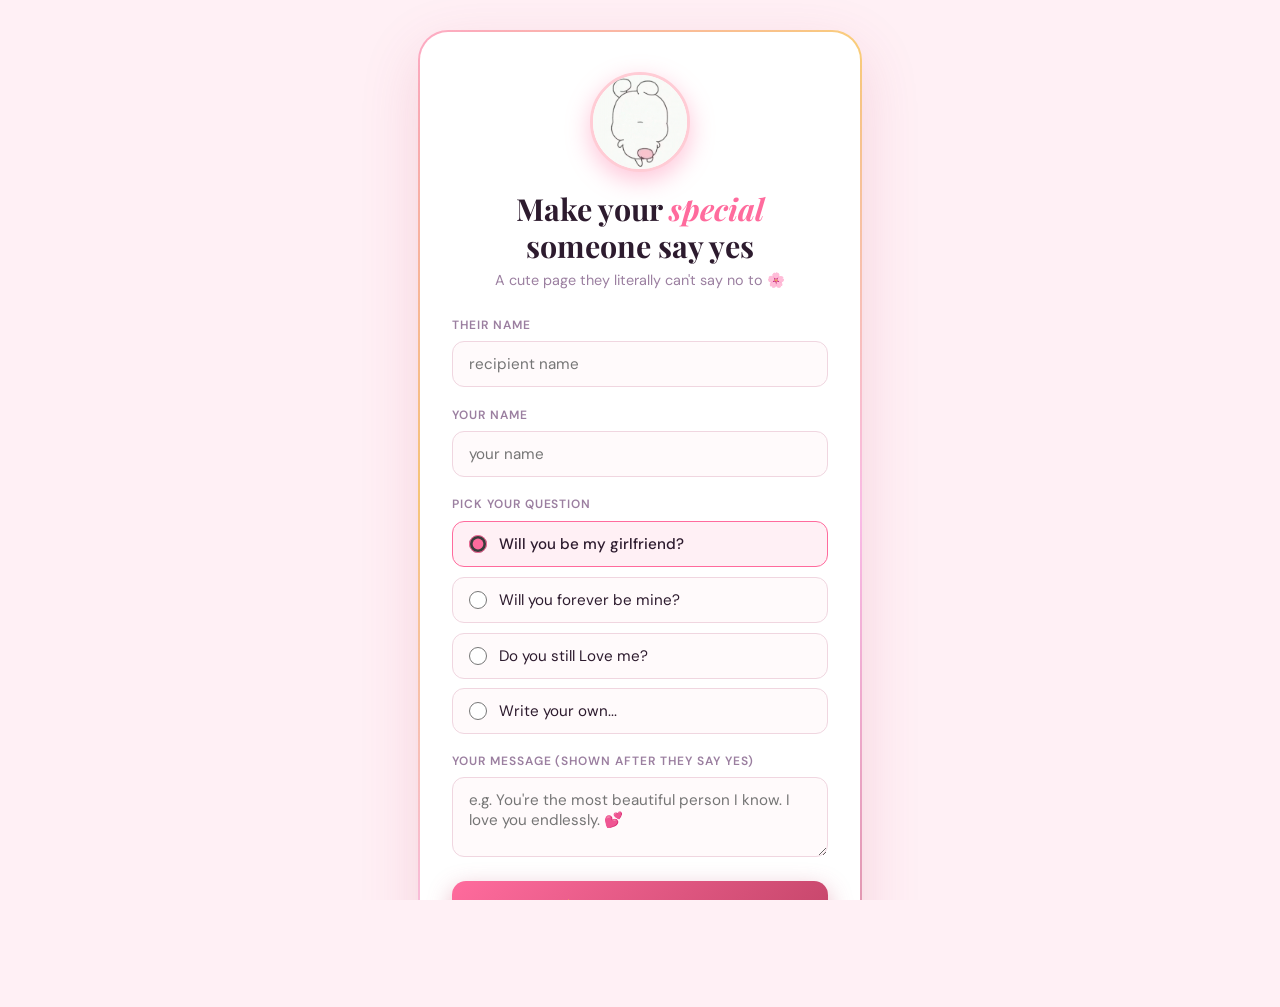
==== commit b2379e8d: "Add files via upload" ====
--- a/index.html
+++ b/index.html
@@ -47,11 +47,28 @@
       background:linear-gradient(135deg,#ff6b9d,#f8b500,#ff9ff3,#c44569);
       z-index:-1;opacity:.5;
     }
-    .mascot{display:flex;justify-content:center;margin-bottom:1rem;}
-    .mascot-img{
-      width:90px;height:90px;border-radius:50%;object-fit:cover;
+    
+    /* Mascot Small Circle Styling */
+    .mascot{
+      display:flex;
+      justify-content:center;
+      align-items:center;
+      margin:0 auto 1.2rem auto;
+      width:100px;
+      height:100px;
+      border-radius:50%;
+      overflow:hidden;
+      border:3px solid #ffccd5;
+      background:#fff;
       box-shadow:0 8px 24px rgba(255,107,157,.4);
     }
+    .mascot img{
+      width:100%;
+      height:100%;
+      object-fit:cover;
+      display:block;
+    }
+
     .form-title{
       font-family:'Playfair Display',serif;font-size:1.9rem;line-height:1.2;
       color:var(--text);text-align:center;margin-bottom:.4rem;
@@ -301,7 +318,7 @@
   <div id="formPage" style="display: flex;">
     <div class="form-card">
       <div class="mascot">
-        <img src="images/gif23.webp" class="mascot-img" alt="panda-heart">
+        <img src="img.png" alt="panda heart">
       </div>
 
       <h1 class="form-title">Make your <em>special</em> someone say yes</h1>
@@ -438,9 +455,12 @@
 
     const COUPONS = {
       FOREVER:   { discount:49, label:"FREE — it's on us! 💕" },
-      YOURS:    { discount:48, label:'RS1 — just ₹1! 🥺' },
+      YOURS:    { discount:39, label:'RS10 — just ₹10! 🥺 (Limited: Expire 25 Sep)' },
       MINE:      { discount:28, label:'RS21 — ₹28 off' },
     };
+
+    // YOURS Coupon Expiry Date set to 25 September 2026
+    const YOURS_EXPIRY_DATE = new Date('2026-09-25T23:59:59');
 
     const formPage = document.getElementById('formPage');
     const expPage = document.getElementById('expPage');
@@ -524,6 +544,15 @@
       const code = document.getElementById('couponInput').value.trim().toUpperCase();
       const msg = document.getElementById('couponMsg');
       const payBtn = document.getElementById('payBtn');
+
+      // Check if YOURS coupon is expired
+      if (code === 'YOURS' && new Date() > YOURS_EXPIRY_DATE) {
+        appliedDiscount = 0;
+        msg.textContent = '✗ Coupon "YOURS" expired on 25 Sep 2026!';
+        msg.className = 'coupon-msg err';
+        payBtn.textContent = 'Pay ₹49 & Get Link 💕';
+        return;
+      }
 
       if (COUPONS[code]) {
         const c = COUPONS[code];
